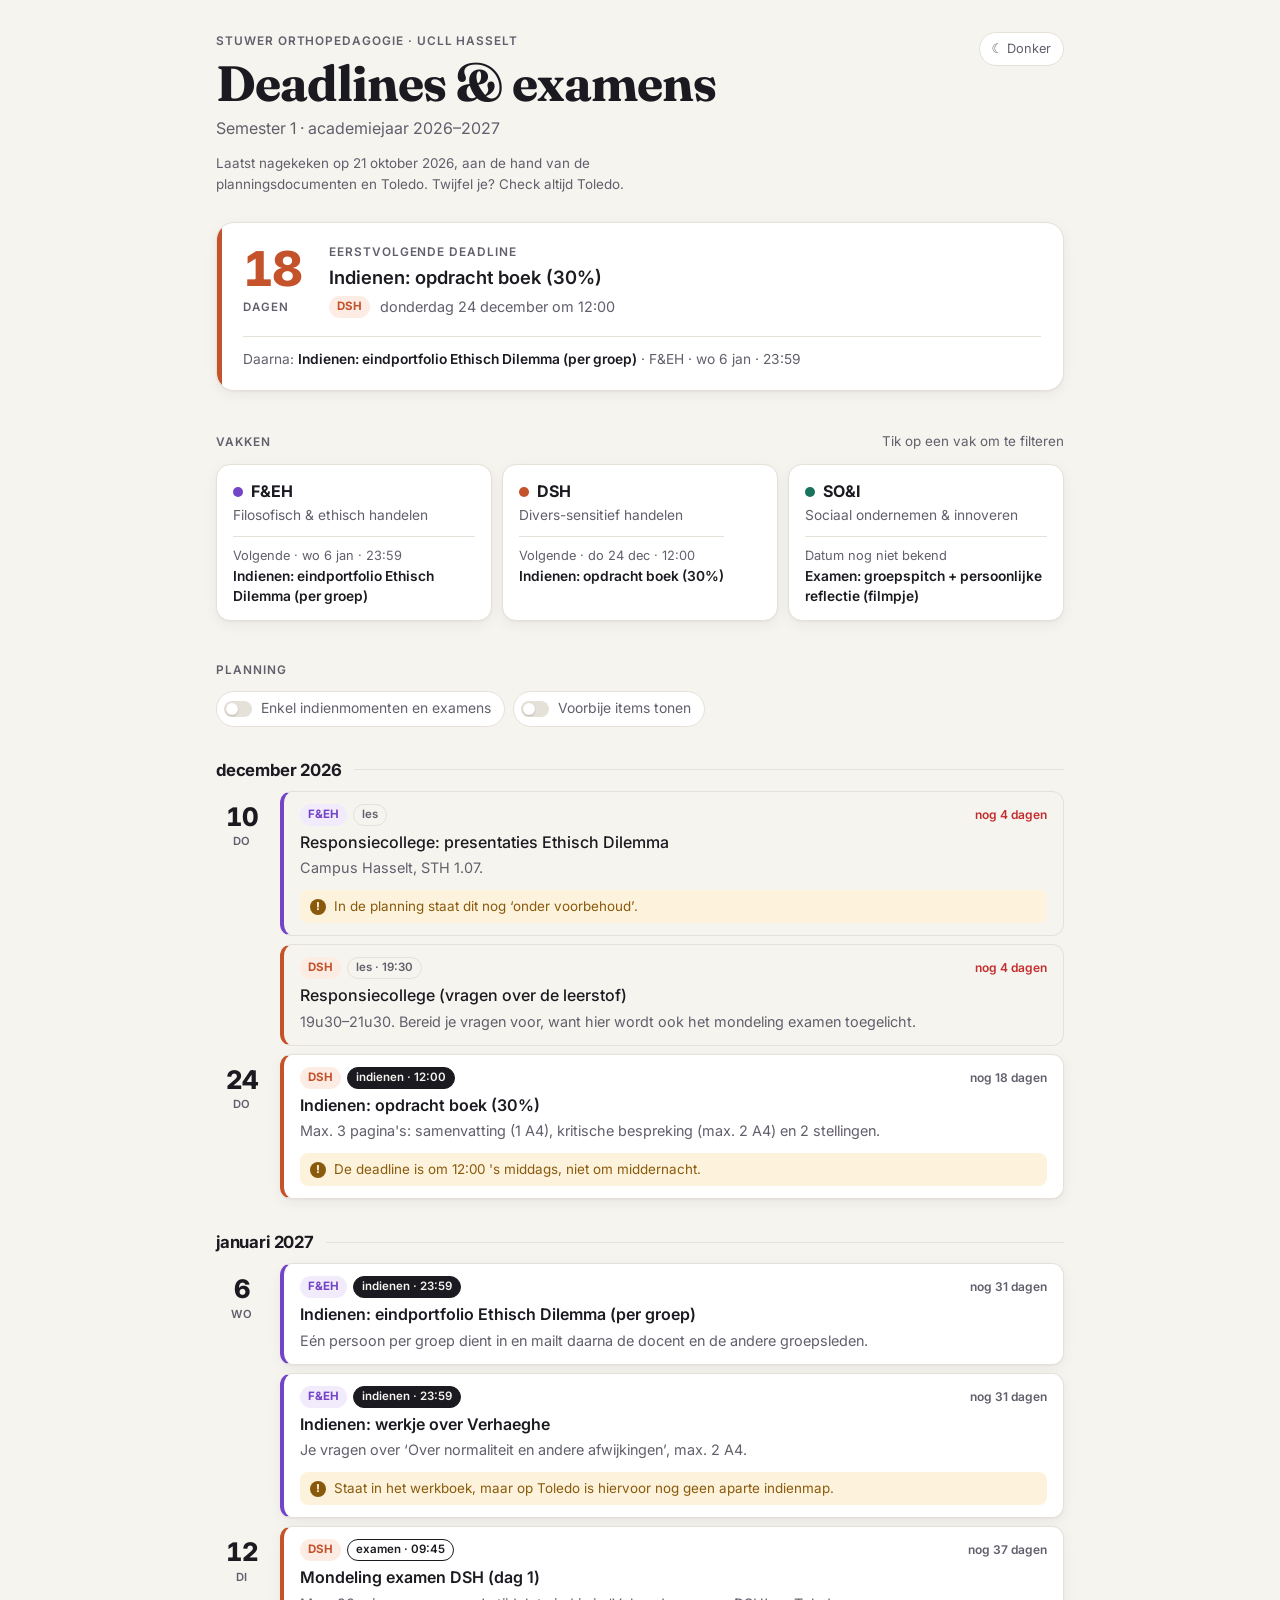
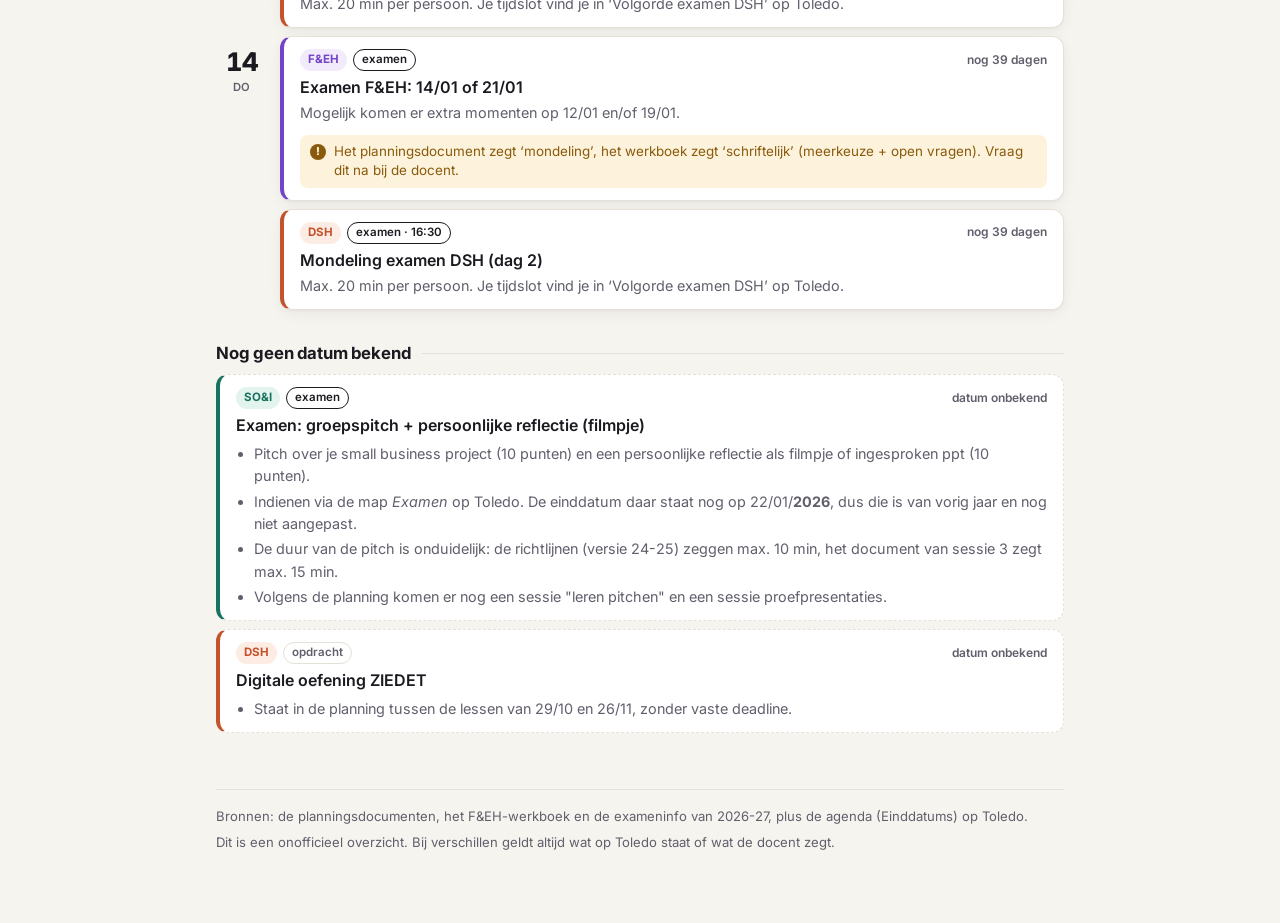
==== index.html @ b08ef7e0 "Add files via upload" ====
<!doctype html>
<html lang="nl">
<head>
<meta charset="utf-8">
<meta name="viewport" content="width=device-width, initial-scale=1">
<title>Deadlines STUWER Ortho 26-27</title>
<meta name="description" content="Overzicht van deadlines, lessen en examens voor F&amp;EH, DSH en SO&amp;I (STUWER Orthopedagogie, UCLL Hasselt, 2026-2027).">
<meta property="og:title" content="Deadlines &amp; examens · STUWER Ortho 26-27">
<meta property="og:description" content="Alle indienmomenten, lessen en examens voor F&amp;EH, DSH en SO&amp;I op één plek.">
<meta property="og:type" content="website">
<meta property="og:locale" content="nl_BE">
<meta name="theme-color" content="#f6f4ef" media="(prefers-color-scheme: light)">
<meta name="theme-color" content="#131217" media="(prefers-color-scheme: dark)">
<link rel="icon" href="data:image/svg+xml,%3Csvg xmlns='http://www.w3.org/2000/svg' viewBox='0 0 64 64'%3E%3Crect width='64' height='64' rx='14' fill='%231b1a20'/%3E%3Crect x='14' y='18' width='36' height='32' rx='5' fill='none' stroke='%23fff' stroke-width='4'/%3E%3Cpath d='M14 29h36M24 12v10M40 12v10' stroke='%23fff' stroke-width='4' stroke-linecap='round'/%3E%3C/svg%3E">
<script>try{var t=localStorage.getItem("theme");if(t==="dark"||t==="light")document.documentElement.setAttribute("data-theme",t)}catch(e){}</script>
<link rel="preconnect" href="https://fonts.googleapis.com">
<link rel="preconnect" href="https://fonts.gstatic.com" crossorigin>
<link href="https://fonts.googleapis.com/css2?family=Fraunces:opsz,wght@9..144,600;9..144,700&family=Inter:wght@400;500;600;700;800&display=swap" rel="stylesheet">
<style>
:root{
  --bg:#f6f4ef; --surface:#ffffff; --ink:#1b1a20; --muted:#625f6c; --line:#e5e1d8;
  --feh:#7444c8; --feh-bg:#f1ebfb;
  --dsh:#c4522a; --dsh-bg:#fcece4;
  --soi:#17735d; --soi-bg:#e3f3ee;
  --warn:#8a5a0c; --warn-bg:#fdf3dc;
  --urgent:#c42d2d;
  --shadow:0 1px 2px rgba(20,18,30,.04),0 4px 14px rgba(20,18,30,.05);
  color-scheme:light;
}
@media (prefers-color-scheme:dark){
  :root:not([data-theme="light"]){
    --bg:#131217; --surface:#1c1b22; --ink:#ecebf0; --muted:#a3a0ad; --line:#2d2b35;
    --feh:#b597f0; --feh-bg:#2a2340;
    --dsh:#f0916a; --dsh-bg:#3a2520;
    --soi:#5fcaa8; --soi-bg:#173229;
    --warn:#f0c46a; --warn-bg:#352c1b;
    --urgent:#ff7b7b;
    --shadow:none;
    color-scheme:dark;
  }
}
:root[data-theme="dark"]{
  --bg:#131217; --surface:#1c1b22; --ink:#ecebf0; --muted:#a3a0ad; --line:#2d2b35;
  --feh:#b597f0; --feh-bg:#2a2340;
  --dsh:#f0916a; --dsh-bg:#3a2520;
  --soi:#5fcaa8; --soi-bg:#173229;
  --warn:#f0c46a; --warn-bg:#352c1b;
  --urgent:#ff7b7b;
  --shadow:none;
  color-scheme:dark;
}
*{box-sizing:border-box}
body{margin:0;background:var(--bg);color:var(--ink);font:16px/1.55 Inter,system-ui,-apple-system,"Segoe UI",sans-serif;-webkit-font-smoothing:antialiased}
button{font:inherit;color:inherit}
:focus-visible{outline:2px solid var(--ink);outline-offset:2px}
.wrap{max-width:880px;margin:0 auto;padding:32px 16px 64px}
.eyebrow{font-size:.74rem;font-weight:600;letter-spacing:.08em;text-transform:uppercase;color:var(--muted)}

/* header */
.head{display:flex;justify-content:space-between;align-items:flex-start;gap:16px}
h1{font-family:Fraunces,Georgia,serif;font-weight:700;font-size:clamp(2.1rem,6vw,3.1rem);line-height:1.04;letter-spacing:-.02em;margin:8px 0 6px}
.sub{margin:0;color:var(--muted)}
.checked{margin:12px 0 0;font-size:.84rem;color:var(--muted);max-width:60ch}
.theme{flex:none;display:inline-flex;align-items:center;gap:6px;border:1px solid var(--line);background:var(--surface);color:var(--muted);font-size:.8rem;padding:6px 12px;border-radius:999px;cursor:pointer}
.theme:hover{color:var(--ink)}

/* eerstvolgende deadline */
.hero{margin:28px 0 0;display:grid;grid-template-columns:auto 1fr;gap:4px 22px;align-items:center;background:var(--surface);border:1px solid var(--line);border-radius:18px;padding:20px 22px 20px 26px;box-shadow:var(--shadow);position:relative;overflow:hidden}
.hero::before{content:"";position:absolute;inset:0 auto 0 0;width:5px;background:var(--c)}
.hero .num{font-size:3rem;font-weight:800;line-height:1;letter-spacing:-.045em;font-variant-numeric:tabular-nums;color:var(--c);min-width:64px}
.hero .num.word{font-size:1.9rem;letter-spacing:-.03em}
.hero .unit{font-size:.72rem;font-weight:600;text-transform:uppercase;letter-spacing:.08em;color:var(--muted);margin-top:6px}
.hero .ttl{font-size:1.15rem;font-weight:600;line-height:1.3;margin:4px 0 6px}
.hero .meta{display:flex;flex-wrap:wrap;align-items:center;gap:6px 10px;color:var(--muted);font-size:.9rem}
.hero .after{grid-column:1/-1;margin-top:14px;padding-top:12px;border-top:1px solid var(--line);font-size:.86rem;color:var(--muted)}
.hero .after b{color:var(--ink);font-weight:600}

/* sectiekoppen */
.sec{display:flex;align-items:baseline;justify-content:space-between;gap:12px;margin:40px 0 12px}
.sec h2{margin:0}
.link{background:none;border:0;padding:0;color:var(--muted);font-size:.85rem;text-decoration:underline;text-underline-offset:3px;cursor:pointer}
.link:hover{color:var(--ink)}
.hint{font-size:.84rem;color:var(--muted)}

/* vakken */
.courses{display:grid;grid-template-columns:repeat(3,1fr);gap:10px}
.course{display:flex;flex-direction:column;text-align:left;background:var(--surface);border:1px solid var(--line);border-radius:14px;padding:14px 16px;cursor:pointer;box-shadow:var(--shadow);transition:border-color .15s,opacity .15s,background-color .15s}
.course:hover{border-color:var(--c)}
.course[aria-pressed="true"]{border-color:var(--c);background:var(--cbg);box-shadow:inset 0 0 0 1px var(--c)}
.courses.filtered .course[aria-pressed="false"]{opacity:.55}
.course .abbr{display:flex;align-items:center;gap:8px;font-weight:700}
.course .name{font-size:.86rem;color:var(--muted);line-height:1.35;margin-top:2px}
.course .nx{margin-top:12px;padding-top:10px;border-top:1px solid var(--line);font-size:.8rem;color:var(--muted);line-height:1.4}
.course .nx b{display:block;color:var(--ink);font-weight:600;font-size:.86rem;margin-top:2px}
.dot{width:10px;height:10px;border-radius:50%;background:var(--c);flex:none}

/* schakelaars */
.switches{display:flex;flex-wrap:wrap;gap:8px}
.sw{display:inline-flex;align-items:center;gap:9px;border:1px solid var(--line);background:var(--surface);color:var(--muted);border-radius:999px;padding:6px 13px 6px 7px;font-size:.87rem;cursor:pointer}
.sw .knob{width:28px;height:16px;border-radius:999px;background:var(--line);position:relative;transition:background-color .15s;flex:none}
.sw .knob::after{content:"";position:absolute;top:2px;left:2px;width:12px;height:12px;border-radius:50%;background:var(--surface);box-shadow:0 1px 2px rgba(0,0,0,.2);transition:transform .15s}
.sw[aria-checked="true"]{color:var(--ink);border-color:var(--ink)}
.sw[aria-checked="true"] .knob{background:var(--ink)}
.sw[aria-checked="true"] .knob::after{transform:translateX(12px)}

/* tijdlijn */
.month{display:flex;align-items:center;gap:12px;margin:30px 0 6px;font-size:1.05rem;font-weight:700;letter-spacing:-.01em}
.month::first-letter{text-transform:uppercase}
.month::after{content:"";flex:1;height:1px;background:var(--line)}
.item{display:grid;grid-template-columns:52px 1fr;gap:12px;margin:8px 0}
.date{text-align:center;padding-top:13px}
.date .d{font-size:1.6rem;font-weight:800;letter-spacing:-.04em;line-height:1;font-variant-numeric:tabular-nums}
.date .w{font-size:.7rem;font-weight:600;text-transform:uppercase;letter-spacing:.06em;color:var(--muted);margin-top:4px}
.card{min-width:0;background:var(--surface);border:1px solid var(--line);border-left:4px solid var(--c);border-radius:12px;padding:12px 16px;box-shadow:var(--shadow)}
.item.k-les .card{background:transparent;box-shadow:none}
.item.k-les h3{font-weight:500}
.item.past{opacity:.5}
.top{display:flex;flex-wrap:wrap;align-items:center;gap:6px;margin-bottom:6px}
.tag{font-size:.72rem;font-weight:700;padding:2px 8px;border-radius:999px;background:var(--cbg);color:var(--c)}
.kind{font-size:.72rem;font-weight:600;padding:1px 8px;border-radius:999px;border:1px solid var(--line);color:var(--muted)}
.kind.deadline{background:var(--ink);border-color:var(--ink);color:var(--bg)}
.kind.examen{border-color:var(--ink);color:var(--ink)}
.count{margin-left:auto;font-size:.75rem;font-weight:600;color:var(--muted);white-space:nowrap}
.count.soon{color:var(--urgent)}
.card h3{margin:0;font-size:1rem;line-height:1.35;font-weight:600}
.card p{margin:4px 0 0;color:var(--muted);font-size:.9rem}
.card ul{margin:6px 0 0;padding-left:18px;color:var(--muted);font-size:.9rem}
.card li+li{margin-top:3px}
.card.tbd{border-style:dashed;border-left-style:solid;box-shadow:none;margin:8px 0}
.note{display:flex;gap:8px;margin-top:10px!important;background:var(--warn-bg);color:var(--warn)!important;padding:7px 10px;border-radius:8px;font-size:.84rem!important;line-height:1.45}
.note::before{content:"!";flex:none;display:grid;place-items:center;width:16px;height:16px;margin-top:2px;border-radius:50%;background:var(--warn);color:var(--warn-bg);font-size:.68rem;font-weight:800}
.today{display:flex;align-items:center;gap:10px;margin:22px 0 14px;color:var(--urgent);font-size:.74rem;font-weight:700;text-transform:uppercase;letter-spacing:.08em}
.today::after{content:"";flex:1;height:2px;border-radius:2px;background:var(--urgent)}
.empty{color:var(--muted);text-align:center;padding:28px 0}
.feh{--c:var(--feh);--cbg:var(--feh-bg)} .dsh{--c:var(--dsh);--cbg:var(--dsh-bg)} .soi{--c:var(--soi);--cbg:var(--soi-bg)}

footer{margin-top:56px;padding-top:16px;border-top:1px solid var(--line);font-size:.82rem;color:var(--muted)}
footer p{margin:0 0 6px}

@media (max-width:640px){
  .courses{grid-template-columns:1fr}
  .course .nx{margin-top:8px;padding-top:8px}
}
@media (max-width:520px){
  .wrap{padding-top:24px}
  .hero{gap:4px 16px;padding:16px 16px 16px 20px}
  .hero .num{font-size:2.4rem;min-width:0}
  .hero .num.word{font-size:1.5rem}
  .item{grid-template-columns:38px 1fr;gap:10px}
  .date .d{font-size:1.35rem}
  .card{padding:11px 13px}
}
@media print{
  .theme,.switches,.hint,.link{display:none!important}
  .hero,.course,.card{box-shadow:none}
  .item,.card{break-inside:avoid}
}
</style>
</head>
<body>
<div class="wrap">
  <header class="head">
    <div>
      <div class="eyebrow">STUWER Orthopedagogie · UCLL Hasselt</div>
      <h1>Deadlines &amp; examens</h1>
      <p class="sub">Semester 1 · academiejaar 2026–2027</p>
      <p class="checked">Laatst nagekeken op 21 oktober 2026, aan de hand van de planningsdocumenten en Toledo. Twijfel je? Check altijd Toledo.</p>
    </div>
    <button class="theme" id="theme" type="button" aria-label="Wissel tussen licht en donker thema"></button>
  </header>

  <section class="hero" id="next" aria-live="polite" hidden></section>

  <div class="sec">
    <h2 class="eyebrow">Vakken</h2>
    <span class="hint" id="hint">Tik op een vak om te filteren</span>
    <button class="link" id="reset" type="button" hidden>Toon alle vakken</button>
  </div>
  <div class="courses" id="courses" role="group" aria-label="Filter op vak"></div>

  <div class="sec">
    <h2 class="eyebrow">Planning</h2>
  </div>
  <div class="switches">
    <button class="sw" type="button" role="switch" aria-checked="false" data-s="only"><span class="knob"></span>Enkel indienmomenten en examens</button>
    <button class="sw" type="button" role="switch" aria-checked="false" data-s="past"><span class="knob"></span>Voorbije items tonen</button>
  </div>

  <main id="list"></main>

  <section id="tbd" hidden>
    <h2 class="month">Nog geen datum bekend</h2>
    <div id="tbd-list"></div>
  </section>

  <footer>
    <p>Bronnen: de planningsdocumenten, het F&amp;EH-werkboek en de exameninfo van 2026-27, plus de agenda (Einddatums) op Toledo.</p>
    <p>Dit is een onofficieel overzicht. Bij verschillen geldt altijd wat op Toledo staat of wat de docent zegt.</p>
  </footer>
</div>

<script>
const ITEMS = [
  {d:"2026-10-22T17:00", v:"feh", k:"les", t:"Les: werksessie Ethisch Dilemma, stap 1–3", noTime:true, p:"Campus Hasselt, STH 1.07. Lees vooraf het ‘stappenplan Ethisch Dilemma’ (Toledo, Leermateriaal)."},
  {d:"2026-10-29T17:10", v:"dsh", k:"les", t:"Les + feedbackmoment over je boekkeuze", p:"Campus Hasselt, A1.16, 17u10–20u30. Thema's: superdiversiteit, armoede, racisme/discriminatie."},
  {d:"2026-10-29T23:59", v:"dsh", k:"deadline", t:"Indienen: titel van je gekozen boek", p:"Opdracht ‘titel keuze van je boek’ op Toledo, tegen 23:59."},
  {d:"2026-11-11T23:59", v:"feh", k:"deadline", t:"Indienen: casus Ethisch Dilemma", p:"Opdracht ‘Casus Ethisch Dilemma’ op Toledo, tegen 23:59.", n:"Deze deadline staat alleen op Toledo en niet in het planningsdocument."},
  {d:"2026-11-12T17:00", v:"feh", k:"les", t:"Les: werksessie Ethisch Dilemma, stap 4–7", noTime:true, p:"Campus Hasselt, STH 1.07."},
  {d:"2026-11-26T18:30", v:"dsh", k:"les", t:"Les: maatschappelijke realiteit + implementatie van de concepten", p:"Campus Hasselt, A1.13, 18u30–21u30."},
  {d:"2026-12-10T17:00", v:"feh", k:"les", t:"Responsiecollege: presentaties Ethisch Dilemma", noTime:true, p:"Campus Hasselt, STH 1.07.", n:"In de planning staat dit nog ‘onder voorbehoud’."},
  {d:"2026-12-10T19:30", v:"dsh", k:"les", t:"Responsiecollege (vragen over de leerstof)", p:"19u30–21u30. Bereid je vragen voor, want hier wordt ook het mondeling examen toegelicht."},
  {d:"2026-12-24T12:00", v:"dsh", k:"deadline", t:"Indienen: opdracht boek (30%)", p:"Max. 3 pagina's: samenvatting (1 A4), kritische bespreking (max. 2 A4) en 2 stellingen.", n:"De deadline is om 12:00 's middags, niet om middernacht."},
  {d:"2027-01-06T23:59", v:"feh", k:"deadline", t:"Indienen: eindportfolio Ethisch Dilemma (per groep)", p:"Eén persoon per groep dient in en mailt daarna de docent en de andere groepsleden."},
  {d:"2027-01-06T23:59", v:"feh", k:"deadline", t:"Indienen: werkje over Verhaeghe", p:"Je vragen over ‘Over normaliteit en andere afwijkingen’, max. 2 A4.", n:"Staat in het werkboek, maar op Toledo is hiervoor nog geen aparte indienmap."},
  {d:"2027-01-12T09:45", v:"dsh", k:"examen", t:"Mondeling examen DSH (dag 1)", p:"Max. 20 min per persoon. Je tijdslot vind je in ‘Volgorde examen DSH’ op Toledo."},
  {d:"2027-01-14T16:30", v:"dsh", k:"examen", t:"Mondeling examen DSH (dag 2)", p:"Max. 20 min per persoon. Je tijdslot vind je in ‘Volgorde examen DSH’ op Toledo."},
  {d:"2027-01-14T09:00", v:"feh", k:"examen", t:"Examen F&EH: 14/01 of 21/01", p:"Mogelijk komen er extra momenten op 12/01 en/of 19/01.", n:"Het planningsdocument zegt ‘mondeling’, het werkboek zegt ‘schriftelijk’ (meerkeuze + open vragen). Vraag dit na bij de docent.", noTime:true},
];
// Items zonder datum. De bullets zijn bewust HTML (voor <em>/<strong>).
const UNDATED = [
  {v:"soi", k:"examen", t:"Examen: groepspitch + persoonlijke reflectie (filmpje)", li:[
    "Pitch over je small business project (10 punten) en een persoonlijke reflectie als filmpje of ingesproken ppt (10 punten).",
    "Indienen via de map <em>Examen</em> op Toledo. De einddatum daar staat nog op 22/01/<strong>2026</strong>, dus die is van vorig jaar en nog niet aangepast.",
    "De duur van de pitch is onduidelijk: de richtlijnen (versie 24-25) zeggen max. 10 min, het document van sessie 3 zegt max. 15 min.",
    "Volgens de planning komen er nog een sessie \"leren pitchen\" en een sessie proefpresentaties."]},
  {v:"dsh", k:"opdracht", t:"Digitale oefening ZIEDET", li:[
    "Staat in de planning tussen de lessen van 29/10 en 26/11, zonder vaste deadline."]},
];
const COURSES={
  feh:{abbr:"F&EH",name:"Filosofisch & ethisch handelen"},
  dsh:{abbr:"DSH",name:"Divers-sensitief handelen"},
  soi:{abbr:"SO&I",name:"Sociaal ondernemen & innoveren"},
};
const KIND={les:"les",deadline:"indienen",examen:"examen",opdracht:"opdracht"};
const state={course:"all",only:false,past:false};
const $=s=>document.querySelector(s);
const fmt=o=>new Intl.DateTimeFormat("nl-BE",o);
const fDay=fmt({weekday:"short"}), fMonth=fmt({month:"long",year:"numeric"}), fTime=fmt({hour:"2-digit",minute:"2-digit"});
const fShort=fmt({weekday:"short",day:"numeric",month:"short"}), fLong=fmt({weekday:"long",day:"numeric",month:"long"});
const ALL=ITEMS.map(i=>({...i,dt:new Date(i.d)})).sort((a,b)=>a.dt-b.dt);
const isDue=i=>i.k!=="les";
const inCourse=i=>state.course==="all"||i.v===state.course;
function daysUntil(dt){const a=new Date();a.setHours(0,0,0,0);const b=new Date(dt);b.setHours(0,0,0,0);return Math.round((b-a)/864e5);}
function countLabel(n){if(n<0)return "voorbij";if(n===0)return "vandaag";if(n===1)return "morgen";return "nog "+n+" dagen";}
function esc(s){return s.replace(/[&<>]/g,c=>({"&":"&amp;","<":"&lt;",">":"&gt;"}[c]));}
const when=i=>fShort.format(i.dt)+(i.noTime?"":" · "+fTime.format(i.dt));
const tag=v=>`<span class="tag">${esc(COURSES[v].abbr)}</span>`;

function renderHero(){
  const now=new Date(), up=ALL.filter(i=>isDue(i)&&i.dt>now), el=$("#next");
  if(!up.length){el.hidden=true;return;}
  const [a,b]=up, n=daysUntil(a.dt), word=n===0?"Vandaag":n===1?"Morgen":"";
  el.className="hero "+a.v; el.hidden=false;
  el.innerHTML=`<div><div class="num${word?" word":""}">${word||n}</div>${word?"":`<div class="unit">dagen</div>`}</div>
    <div><div class="eyebrow">${a.k==="examen"?"Eerstvolgend examen":"Eerstvolgende deadline"}</div>
      <div class="ttl">${esc(a.t)}</div>
      <div class="meta">${tag(a.v)}<span>${fLong.format(a.dt)}${a.noTime?"":" om "+fTime.format(a.dt)}</span></div></div>
    ${b?`<div class="after">Daarna: <b>${esc(b.t)}</b> · ${esc(COURSES[b.v].abbr)} · ${when(b)}</div>`:""}`;
}

function renderCourses(){
  const now=new Date();
  $("#courses").innerHTML=Object.entries(COURSES).map(([k,c])=>{
    const nx=ALL.find(i=>i.v===k&&isDue(i)&&i.dt>now), tbd=UNDATED.find(u=>u.v===k&&u.k==="examen");
    const info=nx?`Volgende · ${when(nx)}<b>${esc(nx.t)}</b>`:tbd?`Datum nog niet bekend<b>${esc(tbd.t)}</b>`:"Geen deadlines meer";
    return `<button type="button" class="course ${k}" data-c="${k}" aria-pressed="${state.course===k}">
      <span class="abbr"><i class="dot"></i>${esc(c.abbr)}</span><span class="name">${esc(c.name)}</span><span class="nx">${info}</span></button>`;
  }).join("");
  $("#courses").classList.toggle("filtered",state.course!=="all");
  $("#reset").hidden=state.course==="all"; $("#hint").hidden=state.course!=="all";
}

function renderList(){
  const now=new Date();
  const items=ALL.filter(inCourse).filter(i=>!state.only||isDue(i)).filter(i=>state.past||daysUntil(i.dt)>=0);
  const hasPast=items.some(i=>daysUntil(i.dt)<0), marker=`<div class="today" role="separator">Vandaag · ${fShort.format(now)}</div>`;
  let html="",month="",day="",marked=false;
  for(const i of items){
    const n=daysUntil(i.dt);
    if(hasPast&&!marked&&n>=0){html+=marker;marked=true;}
    const m=fMonth.format(i.dt);
    if(m!==month){html+=`<h2 class="month">${m}</h2>`;month=m;day="";}
    const key=i.dt.toDateString(), first=key!==day; day=key;
    html+=`<article class="item ${i.v} k-${i.k}${n<0?" past":""}">
      <div class="date">${first?`<div class="d">${i.dt.getDate()}</div><div class="w">${fDay.format(i.dt)}</div>`:""}</div>
      <div class="card">
        <div class="top">${tag(i.v)}<span class="kind ${i.k}">${KIND[i.k]}${i.noTime?"":" · "+fTime.format(i.dt)}</span><span class="count${n>=0&&n<=7?" soon":""}">${countLabel(n)}</span></div>
        <h3>${esc(i.t)}</h3><p>${esc(i.p)}</p>${i.n?`<p class="note">${esc(i.n)}</p>`:""}
      </div></article>`;
  }
  if(hasPast&&!marked)html+=marker;
  $("#list").innerHTML=html||`<p class="empty">Geen items met een datum in deze selectie.</p>`;

  const tbd=UNDATED.filter(inCourse).filter(u=>!state.only||isDue(u)&&u.k!=="opdracht");
  $("#tbd").hidden=!tbd.length;
  $("#tbd-list").innerHTML=tbd.map(u=>`<div class="card tbd ${u.v}">
    <div class="top">${tag(u.v)}<span class="kind ${u.k}">${KIND[u.k]}</span><span class="count">datum onbekend</span></div>
    <h3>${esc(u.t)}</h3><ul>${u.li.map(x=>`<li>${x}</li>`).join("")}</ul></div>`).join("");
}

function render(){renderHero();renderCourses();renderList();}

$("#courses").addEventListener("click",e=>{
  const b=e.target.closest(".course"); if(!b)return;
  state.course=state.course===b.dataset.c?"all":b.dataset.c; render();
});
$("#reset").addEventListener("click",()=>{state.course="all";render();});
document.querySelectorAll(".sw").forEach(b=>b.addEventListener("click",()=>{
  const k=b.dataset.s; state[k]=!state[k]; b.setAttribute("aria-checked",state[k]); renderList();
}));
document.addEventListener("visibilitychange",()=>{if(!document.hidden)render();});
render();

const root=document.documentElement, mq=matchMedia("(prefers-color-scheme: dark)");
const theme=()=>root.getAttribute("data-theme")||(mq.matches?"dark":"light");
function themeLabel(){$("#theme").textContent=theme()==="dark"?"☀︎ Licht":"☾ Donker";}
$("#theme").addEventListener("click",()=>{
  const t=theme()==="dark"?"light":"dark"; root.setAttribute("data-theme",t);
  try{localStorage.setItem("theme",t)}catch(e){} themeLabel();
});
if(mq.addEventListener)mq.addEventListener("change",themeLabel);
themeLabel();
</script>
</body>
</html>
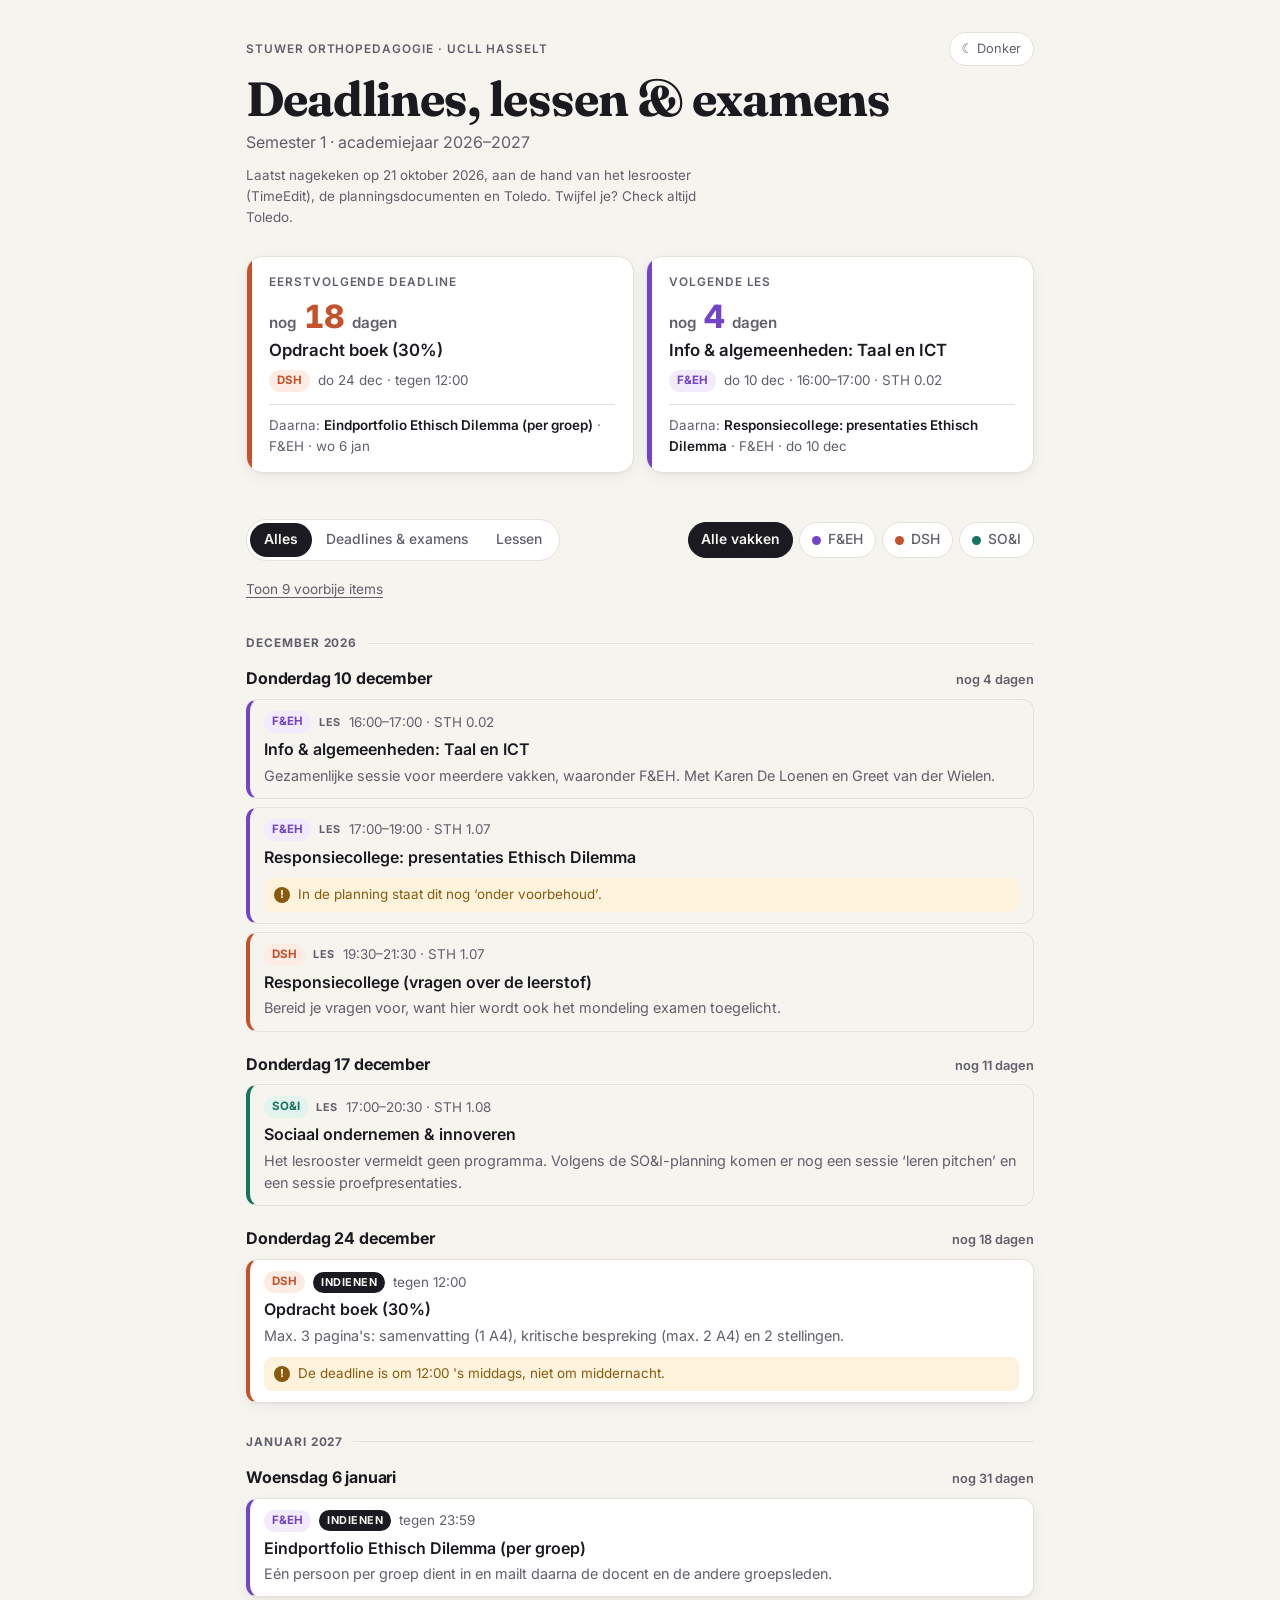
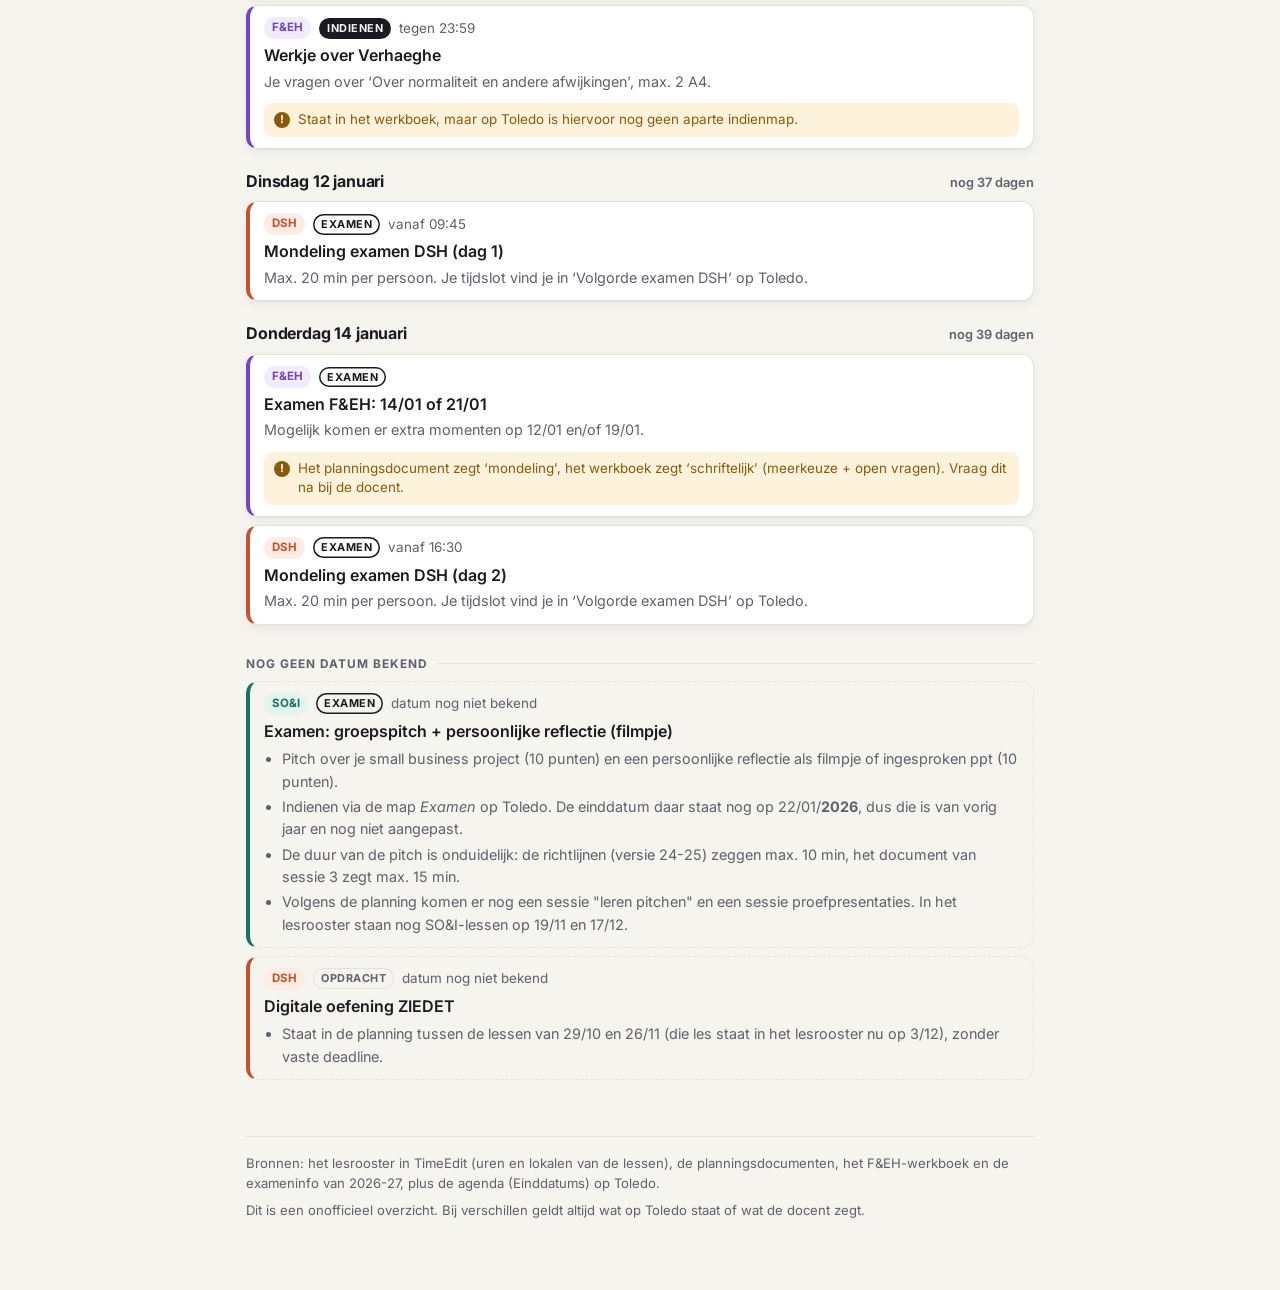
==== commit edec9493: "Lesdata synchroniseren met TimeEdit en layout overzichtelijker maken Lesdata: - Uren en lokalen van " ====
--- a/index.html
+++ b/index.html
@@ -53,83 +53,73 @@
 body{margin:0;background:var(--bg);color:var(--ink);font:16px/1.55 Inter,system-ui,-apple-system,"Segoe UI",sans-serif;-webkit-font-smoothing:antialiased}
 button{font:inherit;color:inherit}
 :focus-visible{outline:2px solid var(--ink);outline-offset:2px}
-.wrap{max-width:880px;margin:0 auto;padding:32px 16px 64px}
+.wrap{max-width:820px;margin:0 auto;padding:32px 16px 64px}
 .eyebrow{font-size:.74rem;font-weight:600;letter-spacing:.08em;text-transform:uppercase;color:var(--muted)}
 
 /* header */
-.head{display:flex;justify-content:space-between;align-items:flex-start;gap:16px}
-h1{font-family:Fraunces,Georgia,serif;font-weight:700;font-size:clamp(2.1rem,6vw,3.1rem);line-height:1.04;letter-spacing:-.02em;margin:8px 0 6px}
+.head{display:flex;justify-content:space-between;align-items:center;gap:16px}
+h1{font-family:Fraunces,Georgia,serif;font-weight:700;font-size:clamp(2rem,6vw,3rem);line-height:1.05;letter-spacing:-.02em;margin:8px 0 6px}
 .sub{margin:0;color:var(--muted)}
-.checked{margin:12px 0 0;font-size:.84rem;color:var(--muted);max-width:60ch}
+.checked{margin:10px 0 0;font-size:.84rem;color:var(--muted);max-width:62ch}
 .theme{flex:none;display:inline-flex;align-items:center;gap:6px;border:1px solid var(--line);background:var(--surface);color:var(--muted);font-size:.8rem;padding:6px 12px;border-radius:999px;cursor:pointer}
 .theme:hover{color:var(--ink)}
 
-/* eerstvolgende deadline */
-.hero{margin:28px 0 0;display:grid;grid-template-columns:auto 1fr;gap:4px 22px;align-items:center;background:var(--surface);border:1px solid var(--line);border-radius:18px;padding:20px 22px 20px 26px;box-shadow:var(--shadow);position:relative;overflow:hidden}
-.hero::before{content:"";position:absolute;inset:0 auto 0 0;width:5px;background:var(--c)}
-.hero .num{font-size:3rem;font-weight:800;line-height:1;letter-spacing:-.045em;font-variant-numeric:tabular-nums;color:var(--c);min-width:64px}
-.hero .num.word{font-size:1.9rem;letter-spacing:-.03em}
-.hero .unit{font-size:.72rem;font-weight:600;text-transform:uppercase;letter-spacing:.08em;color:var(--muted);margin-top:6px}
-.hero .ttl{font-size:1.15rem;font-weight:600;line-height:1.3;margin:4px 0 6px}
-.hero .meta{display:flex;flex-wrap:wrap;align-items:center;gap:6px 10px;color:var(--muted);font-size:.9rem}
-.hero .after{grid-column:1/-1;margin-top:14px;padding-top:12px;border-top:1px solid var(--line);font-size:.86rem;color:var(--muted)}
-.hero .after b{color:var(--ink);font-weight:600}
-
-/* sectiekoppen */
-.sec{display:flex;align-items:baseline;justify-content:space-between;gap:12px;margin:40px 0 12px}
-.sec h2{margin:0}
-.link{background:none;border:0;padding:0;color:var(--muted);font-size:.85rem;text-decoration:underline;text-underline-offset:3px;cursor:pointer}
-.link:hover{color:var(--ink)}
-.hint{font-size:.84rem;color:var(--muted)}
-
-/* vakken */
-.courses{display:grid;grid-template-columns:repeat(3,1fr);gap:10px}
-.course{display:flex;flex-direction:column;text-align:left;background:var(--surface);border:1px solid var(--line);border-radius:14px;padding:14px 16px;cursor:pointer;box-shadow:var(--shadow);transition:border-color .15s,opacity .15s,background-color .15s}
-.course:hover{border-color:var(--c)}
-.course[aria-pressed="true"]{border-color:var(--c);background:var(--cbg);box-shadow:inset 0 0 0 1px var(--c)}
-.courses.filtered .course[aria-pressed="false"]{opacity:.55}
-.course .abbr{display:flex;align-items:center;gap:8px;font-weight:700}
-.course .name{font-size:.86rem;color:var(--muted);line-height:1.35;margin-top:2px}
-.course .nx{margin-top:12px;padding-top:10px;border-top:1px solid var(--line);font-size:.8rem;color:var(--muted);line-height:1.4}
-.course .nx b{display:block;color:var(--ink);font-weight:600;font-size:.86rem;margin-top:2px}
-.dot{width:10px;height:10px;border-radius:50%;background:var(--c);flex:none}
-
-/* schakelaars */
-.switches{display:flex;flex-wrap:wrap;gap:8px}
-.sw{display:inline-flex;align-items:center;gap:9px;border:1px solid var(--line);background:var(--surface);color:var(--muted);border-radius:999px;padding:6px 13px 6px 7px;font-size:.87rem;cursor:pointer}
-.sw .knob{width:28px;height:16px;border-radius:999px;background:var(--line);position:relative;transition:background-color .15s;flex:none}
-.sw .knob::after{content:"";position:absolute;top:2px;left:2px;width:12px;height:12px;border-radius:50%;background:var(--surface);box-shadow:0 1px 2px rgba(0,0,0,.2);transition:transform .15s}
-.sw[aria-checked="true"]{color:var(--ink);border-color:var(--ink)}
-.sw[aria-checked="true"] .knob{background:var(--ink)}
-.sw[aria-checked="true"] .knob::after{transform:translateX(12px)}
-
-/* tijdlijn */
-.month{display:flex;align-items:center;gap:12px;margin:30px 0 6px;font-size:1.05rem;font-weight:700;letter-spacing:-.01em}
-.month::first-letter{text-transform:uppercase}
+/* eerstvolgende deadline + volgende les */
+.summary{display:grid;grid-template-columns:1fr 1fr;gap:12px;margin-top:28px}
+.sum{position:relative;overflow:hidden;display:flex;flex-direction:column;background:var(--surface);border:1px solid var(--line);border-radius:16px;padding:16px 18px 16px 22px;box-shadow:var(--shadow)}
+.sum::before{content:"";position:absolute;inset:0 auto 0 0;width:5px;background:var(--c,var(--line))}
+.sum .big{margin:8px 0 2px;font-size:2rem;font-weight:800;line-height:1.1;letter-spacing:-.035em;color:var(--c);font-variant-numeric:tabular-nums}
+.sum .big small{font-size:.95rem;font-weight:600;letter-spacing:0;color:var(--muted)}
+.sum .ttl{margin:4px 0 8px;font-size:1.05rem;font-weight:600;line-height:1.3}
+.sum .after{margin-top:auto;padding-top:10px;border-top:1px solid var(--line);font-size:.84rem;color:var(--muted)}
+.sum .meta{margin-bottom:12px}
+.sum .after b{color:var(--ink);font-weight:600}
+.sum .none{margin:8px 0 0;color:var(--muted)}
+.nw{white-space:nowrap}
+
+/* filters */
+.filters{display:flex;flex-wrap:wrap;align-items:center;justify-content:space-between;gap:10px 12px;margin:36px 0 0;padding:10px 0}
+.seg{display:inline-flex;padding:3px;border:1px solid var(--line);border-radius:999px;background:var(--surface)}
+.seg button{border:0;background:none;padding:6px 14px;border-radius:999px;font-size:.87rem;font-weight:500;color:var(--muted);white-space:nowrap;cursor:pointer}
+.seg button:hover{color:var(--ink)}
+.seg button[aria-pressed="true"]{background:var(--ink);color:var(--bg);font-weight:600}
+.chips{display:flex;flex-wrap:wrap;gap:6px}
+.chip{display:inline-flex;align-items:center;gap:7px;border:1px solid var(--line);background:var(--surface);color:var(--muted);border-radius:999px;padding:6px 12px;font-size:.87rem;font-weight:500;cursor:pointer}
+.chip:hover{color:var(--ink)}
+.chip[aria-pressed="true"]{border-color:var(--c);background:var(--cbg);color:var(--ink);font-weight:600}
+.chip.all[aria-pressed="true"]{border-color:var(--ink);background:var(--ink);color:var(--bg)}
+.dot{width:9px;height:9px;border-radius:50%;background:var(--c);flex:none}
+.pastbtn{display:block;margin:4px 0 0;padding:4px 0;background:none;border:0;color:var(--muted);font-size:.85rem;text-decoration:underline;text-underline-offset:3px;cursor:pointer}
+.pastbtn:hover{color:var(--ink)}
+
+/* planning */
+.month{display:flex;align-items:center;gap:10px;margin:30px 0 6px;font-size:.74rem;font-weight:700;letter-spacing:.08em;text-transform:uppercase;color:var(--muted)}
 .month::after{content:"";flex:1;height:1px;background:var(--line)}
-.item{display:grid;grid-template-columns:52px 1fr;gap:12px;margin:8px 0}
-.date{text-align:center;padding-top:13px}
-.date .d{font-size:1.6rem;font-weight:800;letter-spacing:-.04em;line-height:1;font-variant-numeric:tabular-nums}
-.date .w{font-size:.7rem;font-weight:600;text-transform:uppercase;letter-spacing:.06em;color:var(--muted);margin-top:4px}
-.card{min-width:0;background:var(--surface);border:1px solid var(--line);border-left:4px solid var(--c);border-radius:12px;padding:12px 16px;box-shadow:var(--shadow)}
-.item.k-les .card{background:transparent;box-shadow:none}
-.item.k-les h3{font-weight:500}
-.item.past{opacity:.5}
-.top{display:flex;flex-wrap:wrap;align-items:center;gap:6px;margin-bottom:6px}
+.day{margin:14px 0 20px}
+.day.past{opacity:.5}
+.dayhead{display:flex;justify-content:space-between;align-items:baseline;gap:12px;margin:0 0 8px;font-size:1rem;font-weight:700;letter-spacing:-.01em}
+.dayhead .dl{display:inline-block}
+.dayhead .dl::first-letter{text-transform:uppercase}
+.rel{font-size:.8rem;font-weight:600;letter-spacing:0;color:var(--muted);white-space:nowrap}
+.rel.soon{color:var(--urgent)}
+.ev{min-width:0;background:var(--surface);border:1px solid var(--line);border-left:4px solid var(--c);border-radius:12px;padding:11px 14px;box-shadow:var(--shadow)}
+.ev+.ev{margin-top:8px}
+.ev.k-les,.ev.tbd{background:transparent;box-shadow:none}
+.ev.tbd{border-style:dashed;border-left-style:solid;margin:8px 0}
+.ev h4{margin:6px 0 0;font-size:1rem;line-height:1.35;font-weight:600}
+.ev p{margin:4px 0 0;color:var(--muted);font-size:.9rem}
+.ev ul{margin:6px 0 0;padding-left:18px;color:var(--muted);font-size:.9rem}
+.ev li+li{margin-top:3px}
+.meta{display:flex;flex-wrap:wrap;align-items:center;gap:4px 8px;font-size:.84rem;color:var(--muted)}
 .tag{font-size:.72rem;font-weight:700;padding:2px 8px;border-radius:999px;background:var(--cbg);color:var(--c)}
-.kind{font-size:.72rem;font-weight:600;padding:1px 8px;border-radius:999px;border:1px solid var(--line);color:var(--muted)}
-.kind.deadline{background:var(--ink);border-color:var(--ink);color:var(--bg)}
-.kind.examen{border-color:var(--ink);color:var(--ink)}
-.count{margin-left:auto;font-size:.75rem;font-weight:600;color:var(--muted);white-space:nowrap}
-.count.soon{color:var(--urgent)}
-.card h3{margin:0;font-size:1rem;line-height:1.35;font-weight:600}
-.card p{margin:4px 0 0;color:var(--muted);font-size:.9rem}
-.card ul{margin:6px 0 0;padding-left:18px;color:var(--muted);font-size:.9rem}
-.card li+li{margin-top:3px}
-.card.tbd{border-style:dashed;border-left-style:solid;box-shadow:none;margin:8px 0}
+.kind{font-size:.68rem;font-weight:700;letter-spacing:.05em;text-transform:uppercase;padding:2px 8px;border-radius:999px;color:var(--muted)}
+.kind.les{padding:2px 0}
+.kind.deadline{background:var(--ink);color:var(--bg)}
+.kind.examen{box-shadow:inset 0 0 0 1.5px var(--ink);color:var(--ink)}
+.kind.opdracht{box-shadow:inset 0 0 0 1px var(--line)}
 .note{display:flex;gap:8px;margin-top:10px!important;background:var(--warn-bg);color:var(--warn)!important;padding:7px 10px;border-radius:8px;font-size:.84rem!important;line-height:1.45}
 .note::before{content:"!";flex:none;display:grid;place-items:center;width:16px;height:16px;margin-top:2px;border-radius:50%;background:var(--warn);color:var(--warn-bg);font-size:.68rem;font-weight:800}
-.today{display:flex;align-items:center;gap:10px;margin:22px 0 14px;color:var(--urgent);font-size:.74rem;font-weight:700;text-transform:uppercase;letter-spacing:.08em}
+.today{display:flex;align-items:center;gap:10px;margin:24px 0 8px;color:var(--urgent);font-size:.74rem;font-weight:700;text-transform:uppercase;letter-spacing:.08em}
 .today::after{content:"";flex:1;height:2px;border-radius:2px;background:var(--urgent)}
 .empty{color:var(--muted);text-align:center;padding:28px 0}
 .feh{--c:var(--feh);--cbg:var(--feh-bg)} .dsh{--c:var(--dsh);--cbg:var(--dsh-bg)} .soi{--c:var(--soi);--cbg:var(--soi-bg)}
@@ -137,55 +127,54 @@
 footer{margin-top:56px;padding-top:16px;border-top:1px solid var(--line);font-size:.82rem;color:var(--muted)}
 footer p{margin:0 0 6px}
 
+@media (min-width:700px){
+  .filters{position:sticky;top:0;z-index:5;background:var(--bg)}
+}
 @media (max-width:640px){
-  .courses{grid-template-columns:1fr}
-  .course .nx{margin-top:8px;padding-top:8px}
-}
-@media (max-width:520px){
   .wrap{padding-top:24px}
-  .hero{gap:4px 16px;padding:16px 16px 16px 20px}
-  .hero .num{font-size:2.4rem;min-width:0}
-  .hero .num.word{font-size:1.5rem}
-  .item{grid-template-columns:38px 1fr;gap:10px}
-  .date .d{font-size:1.35rem}
-  .card{padding:11px 13px}
+  .summary{grid-template-columns:1fr;margin-top:22px}
+  .sum{padding:14px 16px 14px 20px}
+  .sum .big{font-size:1.7rem;margin-top:6px}
+  .seg{display:flex;width:100%}
+  .seg button{flex:1;padding:6px 8px}
+}
+@media (max-width:380px){
+  .xl{display:none}
 }
 @media print{
-  .theme,.switches,.hint,.link{display:none!important}
-  .hero,.course,.card{box-shadow:none}
-  .item,.card{break-inside:avoid}
+  .theme,.filters,.pastbtn{display:none!important}
+  .sum,.ev{box-shadow:none}
+  .day,.ev{break-inside:avoid}
 }
 </style>
 </head>
 <body>
 <div class="wrap">
-  <header class="head">
-    <div>
+  <header>
+    <div class="head">
       <div class="eyebrow">STUWER Orthopedagogie · UCLL Hasselt</div>
-      <h1>Deadlines &amp; examens</h1>
-      <p class="sub">Semester 1 · academiejaar 2026–2027</p>
-      <p class="checked">Laatst nagekeken op 21 oktober 2026, aan de hand van de planningsdocumenten en Toledo. Twijfel je? Check altijd Toledo.</p>
+      <button class="theme" id="theme" type="button" aria-label="Wissel tussen licht en donker thema"></button>
     </div>
-    <button class="theme" id="theme" type="button" aria-label="Wissel tussen licht en donker thema"></button>
+    <h1>Deadlines, lessen &amp; examens</h1>
+    <p class="sub">Semester 1 · academiejaar 2026–2027</p>
+    <p class="checked">Laatst nagekeken op 21 oktober 2026, aan de hand van het lesrooster (TimeEdit), de planningsdocumenten en Toledo. Twijfel je? Check altijd Toledo.</p>
   </header>
 
-  <section class="hero" id="next" aria-live="polite" hidden></section>
-
-  <div class="sec">
-    <h2 class="eyebrow">Vakken</h2>
-    <span class="hint" id="hint">Tik op een vak om te filteren</span>
-    <button class="link" id="reset" type="button" hidden>Toon alle vakken</button>
+  <div class="summary">
+    <section class="sum" id="next-due" aria-live="polite"></section>
+    <section class="sum" id="next-les" aria-live="polite"></section>
   </div>
-  <div class="courses" id="courses" role="group" aria-label="Filter op vak"></div>
-
-  <div class="sec">
-    <h2 class="eyebrow">Planning</h2>
-  </div>
-  <div class="switches">
-    <button class="sw" type="button" role="switch" aria-checked="false" data-s="only"><span class="knob"></span>Enkel indienmomenten en examens</button>
-    <button class="sw" type="button" role="switch" aria-checked="false" data-s="past"><span class="knob"></span>Voorbije items tonen</button>
-  </div>
-
+
+  <nav class="filters" aria-label="Filters">
+    <div class="seg" role="group" aria-label="Wat wil je zien?">
+      <button type="button" data-show="all" aria-pressed="true">Alles</button>
+      <button type="button" data-show="due" aria-pressed="false">Deadlines<span class="xl"> &amp; examens</span></button>
+      <button type="button" data-show="les" aria-pressed="false">Lessen</button>
+    </div>
+    <div class="chips" id="chips" role="group" aria-label="Filter op vak"></div>
+  </nav>
+
+  <button class="pastbtn" id="past" type="button" hidden></button>
   <main id="list"></main>
 
   <section id="tbd" hidden>
@@ -194,27 +183,34 @@
   </section>
 
   <footer>
-    <p>Bronnen: de planningsdocumenten, het F&amp;EH-werkboek en de exameninfo van 2026-27, plus de agenda (Einddatums) op Toledo.</p>
+    <p>Bronnen: het lesrooster in TimeEdit (uren en lokalen van de lessen), de planningsdocumenten, het F&amp;EH-werkboek en de exameninfo van 2026-27, plus de agenda (Einddatums) op Toledo.</p>
     <p>Dit is een onofficieel overzicht. Bij verschillen geldt altijd wat op Toledo staat of wat de docent zegt.</p>
   </footer>
 </div>
 
 <script>
+// d = start, e = einduur (lessen), r = lokaal, p = uitleg, n = opgelet-melding.
+const SOI_TBC="Het lesrooster vermeldt geen programma. Volgens de SO&I-planning komen er nog een sessie ‘leren pitchen’ en een sessie proefpresentaties.";
 const ITEMS = [
-  {d:"2026-10-22T17:00", v:"feh", k:"les", t:"Les: werksessie Ethisch Dilemma, stap 1–3", noTime:true, p:"Campus Hasselt, STH 1.07. Lees vooraf het ‘stappenplan Ethisch Dilemma’ (Toledo, Leermateriaal)."},
-  {d:"2026-10-29T17:10", v:"dsh", k:"les", t:"Les + feedbackmoment over je boekkeuze", p:"Campus Hasselt, A1.16, 17u10–20u30. Thema's: superdiversiteit, armoede, racisme/discriminatie."},
-  {d:"2026-10-29T23:59", v:"dsh", k:"deadline", t:"Indienen: titel van je gekozen boek", p:"Opdracht ‘titel keuze van je boek’ op Toledo, tegen 23:59."},
-  {d:"2026-11-11T23:59", v:"feh", k:"deadline", t:"Indienen: casus Ethisch Dilemma", p:"Opdracht ‘Casus Ethisch Dilemma’ op Toledo, tegen 23:59.", n:"Deze deadline staat alleen op Toledo en niet in het planningsdocument."},
-  {d:"2026-11-12T17:00", v:"feh", k:"les", t:"Les: werksessie Ethisch Dilemma, stap 4–7", noTime:true, p:"Campus Hasselt, STH 1.07."},
-  {d:"2026-11-26T18:30", v:"dsh", k:"les", t:"Les: maatschappelijke realiteit + implementatie van de concepten", p:"Campus Hasselt, A1.13, 18u30–21u30."},
-  {d:"2026-12-10T17:00", v:"feh", k:"les", t:"Responsiecollege: presentaties Ethisch Dilemma", noTime:true, p:"Campus Hasselt, STH 1.07.", n:"In de planning staat dit nog ‘onder voorbehoud’."},
-  {d:"2026-12-10T19:30", v:"dsh", k:"les", t:"Responsiecollege (vragen over de leerstof)", p:"19u30–21u30. Bereid je vragen voor, want hier wordt ook het mondeling examen toegelicht."},
-  {d:"2026-12-24T12:00", v:"dsh", k:"deadline", t:"Indienen: opdracht boek (30%)", p:"Max. 3 pagina's: samenvatting (1 A4), kritische bespreking (max. 2 A4) en 2 stellingen.", n:"De deadline is om 12:00 's middags, niet om middernacht."},
-  {d:"2027-01-06T23:59", v:"feh", k:"deadline", t:"Indienen: eindportfolio Ethisch Dilemma (per groep)", p:"Eén persoon per groep dient in en mailt daarna de docent en de andere groepsleden."},
-  {d:"2027-01-06T23:59", v:"feh", k:"deadline", t:"Indienen: werkje over Verhaeghe", p:"Je vragen over ‘Over normaliteit en andere afwijkingen’, max. 2 A4.", n:"Staat in het werkboek, maar op Toledo is hiervoor nog geen aparte indienmap."},
+  {d:"2026-10-08T17:00", e:"21:30", v:"feh", k:"les", t:"Filosofisch & ethisch handelen", r:"STH 1.07"},
+  {d:"2026-10-15T16:00", e:"19:00", v:"soi", k:"les", t:"Sociaal ondernemen & innoveren", r:"STH 0.07"},
+  {d:"2026-10-22T17:00", e:"20:30", v:"feh", k:"les", t:"Werksessie Ethisch Dilemma, stap 1–3", r:"STH 1.07", p:"Lees vooraf het ‘stappenplan Ethisch Dilemma’ (Toledo, Leermateriaal)."},
+  {d:"2026-10-29T17:00", e:"20:30", v:"dsh", k:"les", t:"Les + feedbackmoment over je boekkeuze", r:"STH 1.07", p:"Thema's: superdiversiteit, armoede, racisme/discriminatie.", n:"Het planningsdocument zegt lokaal A1.16 en start om 17u10. Het lesrooster zegt STH 1.07 vanaf 17:00."},
+  {d:"2026-10-29T23:59", v:"dsh", k:"deadline", t:"Titel van je gekozen boek", p:"Opdracht ‘titel keuze van je boek’ op Toledo."},
+  {d:"2026-11-11T23:59", v:"feh", k:"deadline", t:"Casus Ethisch Dilemma", p:"Opdracht ‘Casus Ethisch Dilemma’ op Toledo.", n:"Deze deadline staat alleen op Toledo en niet in het planningsdocument."},
+  {d:"2026-11-12T17:00", e:"21:30", v:"feh", k:"les", t:"Werksessie Ethisch Dilemma, stap 4–7", r:"STH 1.07"},
+  {d:"2026-11-19T17:00", e:"20:30", v:"soi", k:"les", t:"Sociaal ondernemen & innoveren", r:"STH 1.07", p:SOI_TBC},
+  {d:"2026-12-03T17:00", e:"20:00", v:"dsh", k:"les", t:"Maatschappelijke realiteit + implementatie van de concepten", r:"STH 1.07", n:"Nog te bevestigen. Volgens de planning was deze les op 26/11 (18u30–21u30, A1.13), maar in het lesrooster staat 26/11 niet meer en staat de DSH-les op 3/12."},
+  {d:"2026-12-10T16:00", e:"17:00", v:"feh", k:"les", t:"Info & algemeenheden: Taal en ICT", r:"STH 0.02", p:"Gezamenlijke sessie voor meerdere vakken, waaronder F&EH. Met Karen De Loenen en Greet van der Wielen."},
+  {d:"2026-12-10T17:00", e:"19:00", v:"feh", k:"les", t:"Responsiecollege: presentaties Ethisch Dilemma", r:"STH 1.07", n:"In de planning staat dit nog ‘onder voorbehoud’."},
+  {d:"2026-12-10T19:30", e:"21:30", v:"dsh", k:"les", t:"Responsiecollege (vragen over de leerstof)", r:"STH 1.07", p:"Bereid je vragen voor, want hier wordt ook het mondeling examen toegelicht."},
+  {d:"2026-12-17T17:00", e:"20:30", v:"soi", k:"les", t:"Sociaal ondernemen & innoveren", r:"STH 1.08", p:SOI_TBC},
+  {d:"2026-12-24T12:00", v:"dsh", k:"deadline", t:"Opdracht boek (30%)", p:"Max. 3 pagina's: samenvatting (1 A4), kritische bespreking (max. 2 A4) en 2 stellingen.", n:"De deadline is om 12:00 's middags, niet om middernacht."},
+  {d:"2027-01-06T23:59", v:"feh", k:"deadline", t:"Eindportfolio Ethisch Dilemma (per groep)", p:"Eén persoon per groep dient in en mailt daarna de docent en de andere groepsleden."},
+  {d:"2027-01-06T23:59", v:"feh", k:"deadline", t:"Werkje over Verhaeghe", p:"Je vragen over ‘Over normaliteit en andere afwijkingen’, max. 2 A4.", n:"Staat in het werkboek, maar op Toledo is hiervoor nog geen aparte indienmap."},
   {d:"2027-01-12T09:45", v:"dsh", k:"examen", t:"Mondeling examen DSH (dag 1)", p:"Max. 20 min per persoon. Je tijdslot vind je in ‘Volgorde examen DSH’ op Toledo."},
+  {d:"2027-01-14T09:00", v:"feh", k:"examen", t:"Examen F&EH: 14/01 of 21/01", noTime:true, p:"Mogelijk komen er extra momenten op 12/01 en/of 19/01.", n:"Het planningsdocument zegt ‘mondeling’, het werkboek zegt ‘schriftelijk’ (meerkeuze + open vragen). Vraag dit na bij de docent."},
   {d:"2027-01-14T16:30", v:"dsh", k:"examen", t:"Mondeling examen DSH (dag 2)", p:"Max. 20 min per persoon. Je tijdslot vind je in ‘Volgorde examen DSH’ op Toledo."},
-  {d:"2027-01-14T09:00", v:"feh", k:"examen", t:"Examen F&EH: 14/01 of 21/01", p:"Mogelijk komen er extra momenten op 12/01 en/of 19/01.", n:"Het planningsdocument zegt ‘mondeling’, het werkboek zegt ‘schriftelijk’ (meerkeuze + open vragen). Vraag dit na bij de docent.", noTime:true},
 ];
 // Items zonder datum. De bullets zijn bewust HTML (voor <em>/<strong>).
 const UNDATED = [
@@ -222,9 +218,9 @@
     "Pitch over je small business project (10 punten) en een persoonlijke reflectie als filmpje of ingesproken ppt (10 punten).",
     "Indienen via de map <em>Examen</em> op Toledo. De einddatum daar staat nog op 22/01/<strong>2026</strong>, dus die is van vorig jaar en nog niet aangepast.",
     "De duur van de pitch is onduidelijk: de richtlijnen (versie 24-25) zeggen max. 10 min, het document van sessie 3 zegt max. 15 min.",
-    "Volgens de planning komen er nog een sessie \"leren pitchen\" en een sessie proefpresentaties."]},
+    "Volgens de planning komen er nog een sessie \"leren pitchen\" en een sessie proefpresentaties. In het lesrooster staan nog SO&amp;I-lessen op 19/11 en 17/12."]},
   {v:"dsh", k:"opdracht", t:"Digitale oefening ZIEDET", li:[
-    "Staat in de planning tussen de lessen van 29/10 en 26/11, zonder vaste deadline."]},
+    "Staat in de planning tussen de lessen van 29/10 en 26/11 (die les staat in het lesrooster nu op 3/12), zonder vaste deadline."]},
 ];
 const COURSES={
   feh:{abbr:"F&EH",name:"Filosofisch & ethisch handelen"},
@@ -232,82 +228,110 @@
   soi:{abbr:"SO&I",name:"Sociaal ondernemen & innoveren"},
 };
 const KIND={les:"les",deadline:"indienen",examen:"examen",opdracht:"opdracht"};
-const state={course:"all",only:false,past:false};
+const state={course:"all",show:"all",past:false};
 const $=s=>document.querySelector(s);
 const fmt=o=>new Intl.DateTimeFormat("nl-BE",o);
-const fDay=fmt({weekday:"short"}), fMonth=fmt({month:"long",year:"numeric"}), fTime=fmt({hour:"2-digit",minute:"2-digit"});
+const fTime=fmt({hour:"2-digit",minute:"2-digit"}), fMonth=fmt({month:"long",year:"numeric"});
 const fShort=fmt({weekday:"short",day:"numeric",month:"short"}), fLong=fmt({weekday:"long",day:"numeric",month:"long"});
-const ALL=ITEMS.map(i=>({...i,dt:new Date(i.d)})).sort((a,b)=>a.dt-b.dt);
-const isDue=i=>i.k!=="les";
+const ALL=ITEMS.map(i=>{
+  const dt=new Date(i.d), end=new Date(dt);
+  if(i.e){const [h,m]=i.e.split(":");end.setHours(+h,+m,0,0);}
+  return {...i,dt,end};
+}).sort((a,b)=>a.dt-b.dt);
+const isDue=i=>i.k==="deadline"||i.k==="examen";
 const inCourse=i=>state.course==="all"||i.v===state.course;
+const inShow=i=>state.show==="all"||(state.show==="les")===(i.k==="les");
 function daysUntil(dt){const a=new Date();a.setHours(0,0,0,0);const b=new Date(dt);b.setHours(0,0,0,0);return Math.round((b-a)/864e5);}
 function countLabel(n){if(n<0)return "voorbij";if(n===0)return "vandaag";if(n===1)return "morgen";return "nog "+n+" dagen";}
 function esc(s){return s.replace(/[&<>]/g,c=>({"&":"&amp;","<":"&lt;",">":"&gt;"}[c]));}
-const when=i=>fShort.format(i.dt)+(i.noTime?"":" · "+fTime.format(i.dt));
+function timeLabel(i){
+  if(i.noTime)return "";
+  const s=fTime.format(i.dt);
+  if(i.e)return s+"–"+i.e;
+  return i.k==="deadline"?"tegen "+s:i.k==="examen"?"vanaf "+s:s;
+}
 const tag=v=>`<span class="tag">${esc(COURSES[v].abbr)}</span>`;
-
-function renderHero(){
-  const now=new Date(), up=ALL.filter(i=>isDue(i)&&i.dt>now), el=$("#next");
-  if(!up.length){el.hidden=true;return;}
-  const [a,b]=up, n=daysUntil(a.dt), word=n===0?"Vandaag":n===1?"Morgen":"";
-  el.className="hero "+a.v; el.hidden=false;
-  el.innerHTML=`<div><div class="num${word?" word":""}">${word||n}</div>${word?"":`<div class="unit">dagen</div>`}</div>
-    <div><div class="eyebrow">${a.k==="examen"?"Eerstvolgend examen":"Eerstvolgende deadline"}</div>
-      <div class="ttl">${esc(a.t)}</div>
-      <div class="meta">${tag(a.v)}<span>${fLong.format(a.dt)}${a.noTime?"":" om "+fTime.format(a.dt)}</span></div></div>
-    ${b?`<div class="after">Daarna: <b>${esc(b.t)}</b> · ${esc(COURSES[b.v].abbr)} · ${when(b)}</div>`:""}`;
-}
-
-function renderCourses(){
+const kind=k=>`<span class="kind ${k}">${KIND[k]}</span>`;
+const details=(...xs)=>xs.filter(Boolean).map(esc).join(" · ");
+
+function renderSum(el,label,list,none){
+  const [a,b]=list;
+  if(!a){el.className="sum";el.innerHTML=`<div class="eyebrow">${label}</div><p class="none">${none}</p>`;return;}
+  const n=daysUntil(a.dt), now=new Date();
+  const big=n===0?(a.k==="les"&&a.dt<=now?"Nu bezig":"Vandaag"):n===1?"Morgen":`<small>nog</small> ${n} <small>dagen</small>`;
+  el.className="sum "+a.v;
+  el.innerHTML=`<div class="eyebrow">${typeof label==="function"?label(a):label}</div>
+    <div class="big">${big}</div>
+    <div class="ttl">${esc(a.t)}</div>
+    <div class="meta">${tag(a.v)}<span>${details(fShort.format(a.dt),timeLabel(a),a.r)}</span></div>
+    ${b?`<div class="after">Daarna: <b>${esc(b.t)}</b> · ${esc(COURSES[b.v].abbr)} · <span class="nw">${fShort.format(b.dt)}</span></div>`:""}`;
+}
+
+function renderSummary(){
   const now=new Date();
-  $("#courses").innerHTML=Object.entries(COURSES).map(([k,c])=>{
-    const nx=ALL.find(i=>i.v===k&&isDue(i)&&i.dt>now), tbd=UNDATED.find(u=>u.v===k&&u.k==="examen");
-    const info=nx?`Volgende · ${when(nx)}<b>${esc(nx.t)}</b>`:tbd?`Datum nog niet bekend<b>${esc(tbd.t)}</b>`:"Geen deadlines meer";
-    return `<button type="button" class="course ${k}" data-c="${k}" aria-pressed="${state.course===k}">
-      <span class="abbr"><i class="dot"></i>${esc(c.abbr)}</span><span class="name">${esc(c.name)}</span><span class="nx">${info}</span></button>`;
-  }).join("");
-  $("#courses").classList.toggle("filtered",state.course!=="all");
-  $("#reset").hidden=state.course==="all"; $("#hint").hidden=state.course!=="all";
-}
+  renderSum($("#next-due"),a=>a.k==="examen"?"Eerstvolgend examen":"Eerstvolgende deadline",ALL.filter(i=>isDue(i)&&i.dt>now),"Geen deadlines of examens meer.");
+  renderSum($("#next-les"),"Volgende les",ALL.filter(i=>i.k==="les"&&i.end>now),"Geen lessen meer dit semester.");
+}
+
+function renderFilters(){
+  document.querySelectorAll(".seg button").forEach(b=>b.setAttribute("aria-pressed",b.dataset.show===state.show));
+  $("#chips").innerHTML=[["all","Alle vakken"],...Object.entries(COURSES).map(([k,c])=>[k,c.abbr,c.name])].map(([k,label,name])=>
+    `<button type="button" class="chip ${k}" data-c="${k}" aria-pressed="${state.course===k}"${name?` title="${esc(name)}"`:""}>${k==="all"?"":`<i class="dot"></i>`}${esc(label)}</button>`
+  ).join("");
+}
+
+const card=i=>`<article class="ev ${i.v} k-${i.k}">
+  <div class="meta">${tag(i.v)}${kind(i.k)}<span>${details(timeLabel(i),i.r)}</span></div>
+  <h4>${esc(i.t)}</h4>${i.p?`<p>${esc(i.p)}</p>`:""}${i.n?`<p class="note">${esc(i.n)}</p>`:""}
+</article>`;
 
 function renderList(){
-  const now=new Date();
-  const items=ALL.filter(inCourse).filter(i=>!state.only||isDue(i)).filter(i=>state.past||daysUntil(i.dt)>=0);
-  const hasPast=items.some(i=>daysUntil(i.dt)<0), marker=`<div class="today" role="separator">Vandaag · ${fShort.format(now)}</div>`;
-  let html="",month="",day="",marked=false;
+  const sel=ALL.filter(inCourse).filter(inShow);
+  const nPast=sel.filter(i=>daysUntil(i.dt)<0).length;
+  const items=state.past?sel:sel.filter(i=>daysUntil(i.dt)>=0);
+  const btn=$("#past");
+  btn.hidden=!nPast;
+  btn.textContent=state.past?"Verberg voorbije items":`Toon ${nPast} voorbij${nPast===1?" item":"e items"}`;
+
+  const days=[];
   for(const i of items){
-    const n=daysUntil(i.dt);
-    if(hasPast&&!marked&&n>=0){html+=marker;marked=true;}
-    const m=fMonth.format(i.dt);
-    if(m!==month){html+=`<h2 class="month">${m}</h2>`;month=m;day="";}
-    const key=i.dt.toDateString(), first=key!==day; day=key;
-    html+=`<article class="item ${i.v} k-${i.k}${n<0?" past":""}">
-      <div class="date">${first?`<div class="d">${i.dt.getDate()}</div><div class="w">${fDay.format(i.dt)}</div>`:""}</div>
-      <div class="card">
-        <div class="top">${tag(i.v)}<span class="kind ${i.k}">${KIND[i.k]}${i.noTime?"":" · "+fTime.format(i.dt)}</span><span class="count${n>=0&&n<=7?" soon":""}">${countLabel(n)}</span></div>
-        <h3>${esc(i.t)}</h3><p>${esc(i.p)}</p>${i.n?`<p class="note">${esc(i.n)}</p>`:""}
-      </div></article>`;
+    const last=days[days.length-1];
+    if(last&&last.key===i.dt.toDateString())last.items.push(i);
+    else days.push({key:i.dt.toDateString(),dt:i.dt,items:[i]});
   }
-  if(hasPast&&!marked)html+=marker;
-  $("#list").innerHTML=html||`<p class="empty">Geen items met een datum in deze selectie.</p>`;
-
-  const tbd=UNDATED.filter(inCourse).filter(u=>!state.only||isDue(u)&&u.k!=="opdracht");
+  const marker=`<div class="today" role="separator">Vandaag · ${fShort.format(new Date())}</div>`;
+  let html="",month="",marked=false;
+  for(const d of days){
+    const n=daysUntil(d.dt);
+    if(state.past&&nPast&&!marked&&n>=0){html+=marker;marked=true;}
+    const m=fMonth.format(d.dt);
+    if(m!==month){html+=`<h2 class="month">${m}</h2>`;month=m;}
+    const soon=n>=0&&n<=7&&d.items.some(isDue);
+    html+=`<section class="day${n<0?" past":""}">
+      <h3 class="dayhead"><span class="dl">${fLong.format(d.dt)}</span><span class="rel${soon?" soon":""}">${countLabel(n)}</span></h3>
+      ${d.items.map(card).join("")}</section>`;
+  }
+  if(state.past&&nPast&&!marked)html+=marker;
+  $("#list").innerHTML=html||`<p class="empty">Niets gepland in deze selectie.</p>`;
+
+  const tbd=state.show==="les"?[]:UNDATED.filter(inCourse);
   $("#tbd").hidden=!tbd.length;
-  $("#tbd-list").innerHTML=tbd.map(u=>`<div class="card tbd ${u.v}">
-    <div class="top">${tag(u.v)}<span class="kind ${u.k}">${KIND[u.k]}</span><span class="count">datum onbekend</span></div>
-    <h3>${esc(u.t)}</h3><ul>${u.li.map(x=>`<li>${x}</li>`).join("")}</ul></div>`).join("");
-}
-
-function render(){renderHero();renderCourses();renderList();}
-
-$("#courses").addEventListener("click",e=>{
-  const b=e.target.closest(".course"); if(!b)return;
-  state.course=state.course===b.dataset.c?"all":b.dataset.c; render();
+  $("#tbd-list").innerHTML=tbd.map(u=>`<article class="ev tbd ${u.v}">
+    <div class="meta">${tag(u.v)}${kind(u.k)}<span>datum nog niet bekend</span></div>
+    <h4>${esc(u.t)}</h4><ul>${u.li.map(x=>`<li>${x}</li>`).join("")}</ul></article>`).join("");
+}
+
+function render(){renderSummary();renderFilters();renderList();}
+
+document.querySelector(".seg").addEventListener("click",e=>{
+  const b=e.target.closest("button"); if(!b)return;
+  state.show=b.dataset.show; renderFilters(); renderList();
 });
-$("#reset").addEventListener("click",()=>{state.course="all";render();});
-document.querySelectorAll(".sw").forEach(b=>b.addEventListener("click",()=>{
-  const k=b.dataset.s; state[k]=!state[k]; b.setAttribute("aria-checked",state[k]); renderList();
-}));
+$("#chips").addEventListener("click",e=>{
+  const b=e.target.closest(".chip"); if(!b)return;
+  state.course=b.dataset.c; renderFilters(); renderList();
+});
+$("#past").addEventListener("click",()=>{state.past=!state.past;renderList();});
 document.addEventListener("visibilitychange",()=>{if(!document.hidden)render();});
 render();
 
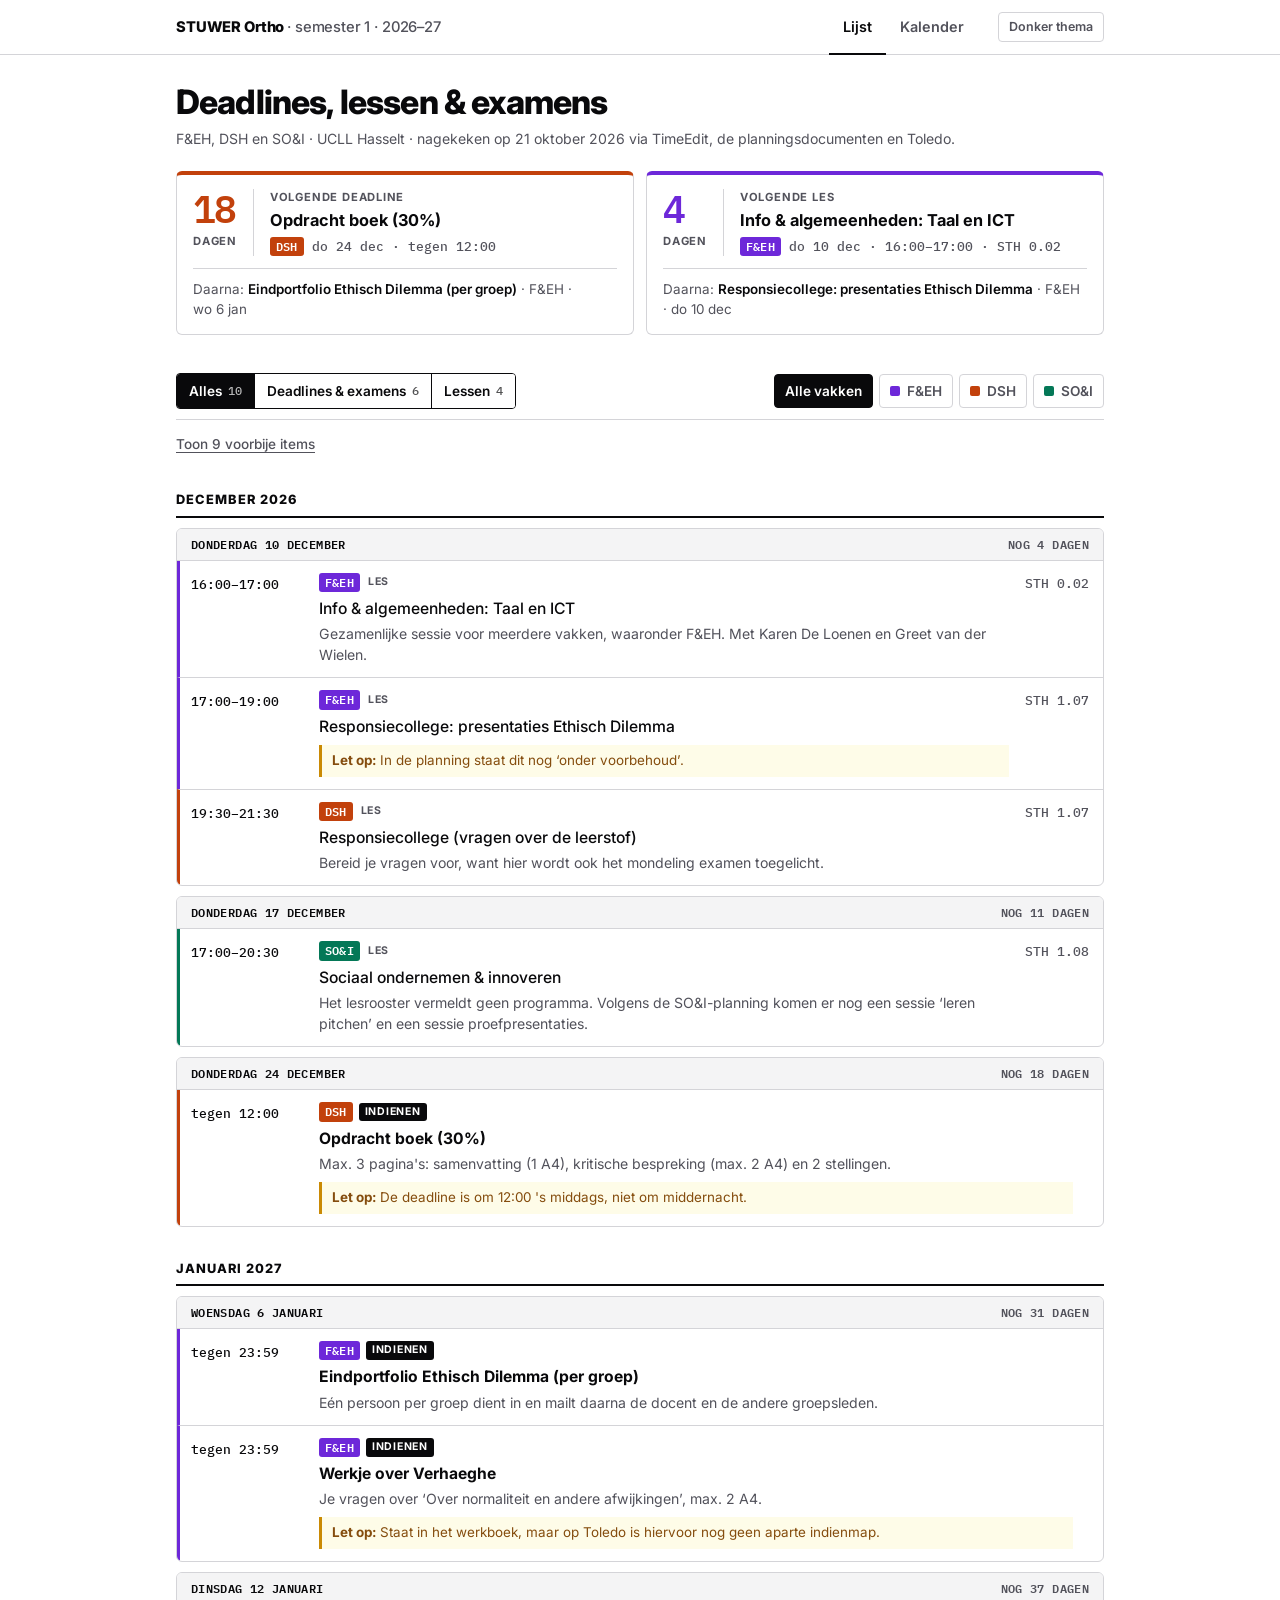
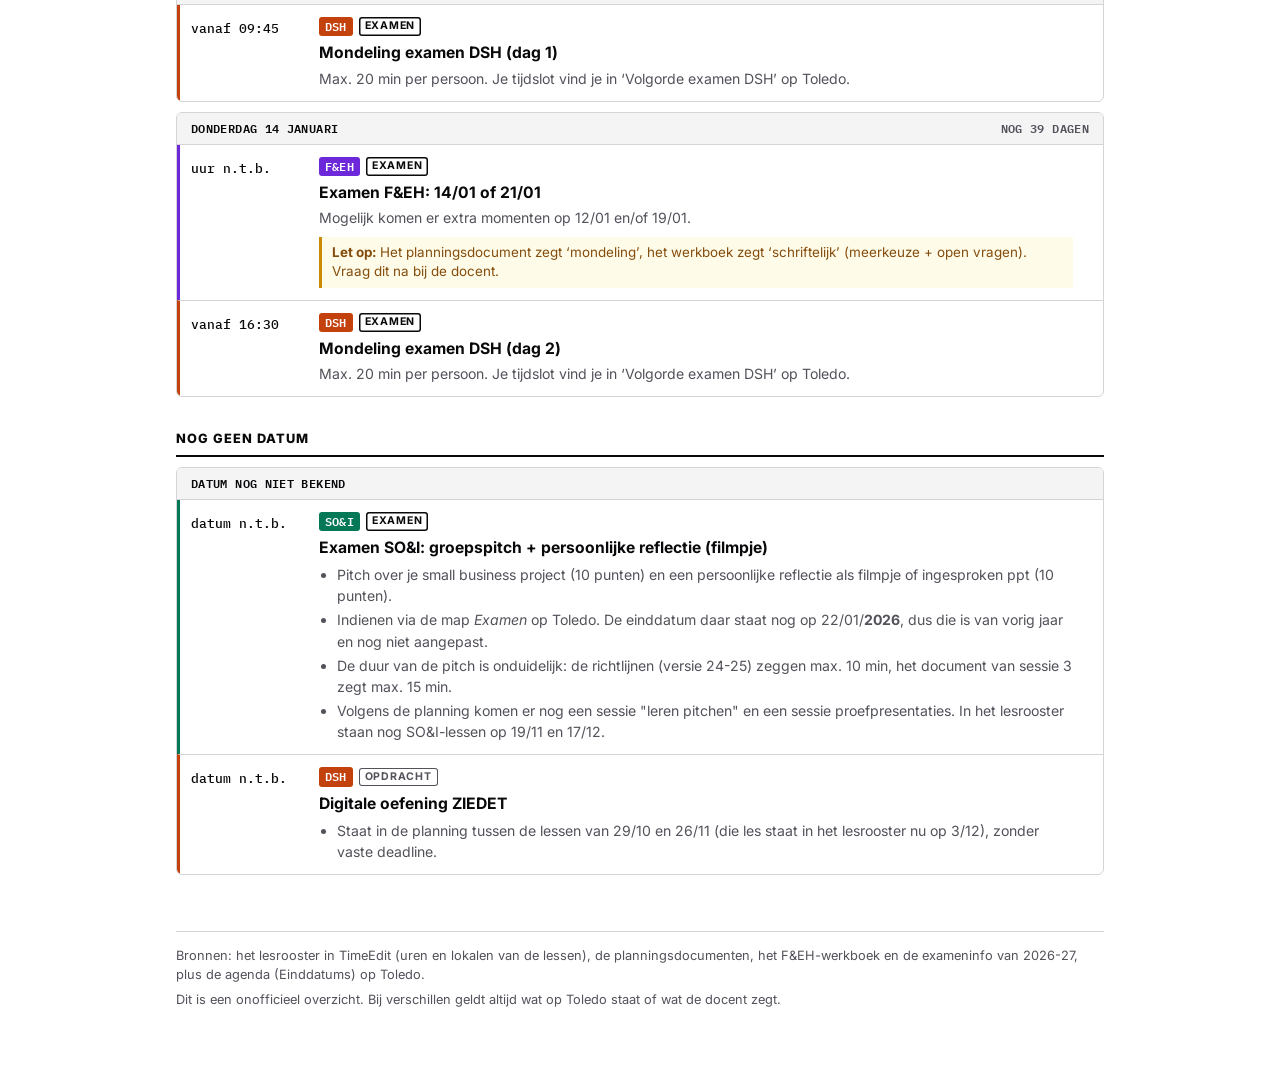
==== commit acdc7c65: "Strakker design met meer contrast en een maandkalender Design: - Wit/zwart met harde randen, effen v" ====
--- a/index.html
+++ b/index.html
@@ -9,156 +9,32 @@
 <meta property="og:description" content="Alle indienmomenten, lessen en examens voor F&amp;EH, DSH en SO&amp;I op één plek.">
 <meta property="og:type" content="website">
 <meta property="og:locale" content="nl_BE">
-<meta name="theme-color" content="#f6f4ef" media="(prefers-color-scheme: light)">
-<meta name="theme-color" content="#131217" media="(prefers-color-scheme: dark)">
+<meta name="theme-color" content="#ffffff" media="(prefers-color-scheme: light)">
+<meta name="theme-color" content="#09090b" media="(prefers-color-scheme: dark)">
 <link rel="icon" href="data:image/svg+xml,%3Csvg xmlns='http://www.w3.org/2000/svg' viewBox='0 0 64 64'%3E%3Crect width='64' height='64' rx='14' fill='%231b1a20'/%3E%3Crect x='14' y='18' width='36' height='32' rx='5' fill='none' stroke='%23fff' stroke-width='4'/%3E%3Cpath d='M14 29h36M24 12v10M40 12v10' stroke='%23fff' stroke-width='4' stroke-linecap='round'/%3E%3C/svg%3E">
 <script>try{var t=localStorage.getItem("theme");if(t==="dark"||t==="light")document.documentElement.setAttribute("data-theme",t)}catch(e){}</script>
 <link rel="preconnect" href="https://fonts.googleapis.com">
 <link rel="preconnect" href="https://fonts.gstatic.com" crossorigin>
-<link href="https://fonts.googleapis.com/css2?family=Fraunces:opsz,wght@9..144,600;9..144,700&family=Inter:wght@400;500;600;700;800&display=swap" rel="stylesheet">
-<style>
-:root{
-  --bg:#f6f4ef; --surface:#ffffff; --ink:#1b1a20; --muted:#625f6c; --line:#e5e1d8;
-  --feh:#7444c8; --feh-bg:#f1ebfb;
-  --dsh:#c4522a; --dsh-bg:#fcece4;
-  --soi:#17735d; --soi-bg:#e3f3ee;
-  --warn:#8a5a0c; --warn-bg:#fdf3dc;
-  --urgent:#c42d2d;
-  --shadow:0 1px 2px rgba(20,18,30,.04),0 4px 14px rgba(20,18,30,.05);
-  color-scheme:light;
-}
-@media (prefers-color-scheme:dark){
-  :root:not([data-theme="light"]){
-    --bg:#131217; --surface:#1c1b22; --ink:#ecebf0; --muted:#a3a0ad; --line:#2d2b35;
-    --feh:#b597f0; --feh-bg:#2a2340;
-    --dsh:#f0916a; --dsh-bg:#3a2520;
-    --soi:#5fcaa8; --soi-bg:#173229;
-    --warn:#f0c46a; --warn-bg:#352c1b;
-    --urgent:#ff7b7b;
-    --shadow:none;
-    color-scheme:dark;
-  }
-}
-:root[data-theme="dark"]{
-  --bg:#131217; --surface:#1c1b22; --ink:#ecebf0; --muted:#a3a0ad; --line:#2d2b35;
-  --feh:#b597f0; --feh-bg:#2a2340;
-  --dsh:#f0916a; --dsh-bg:#3a2520;
-  --soi:#5fcaa8; --soi-bg:#173229;
-  --warn:#f0c46a; --warn-bg:#352c1b;
-  --urgent:#ff7b7b;
-  --shadow:none;
-  color-scheme:dark;
-}
-*{box-sizing:border-box}
-body{margin:0;background:var(--bg);color:var(--ink);font:16px/1.55 Inter,system-ui,-apple-system,"Segoe UI",sans-serif;-webkit-font-smoothing:antialiased}
-button{font:inherit;color:inherit}
-:focus-visible{outline:2px solid var(--ink);outline-offset:2px}
-.wrap{max-width:820px;margin:0 auto;padding:32px 16px 64px}
-.eyebrow{font-size:.74rem;font-weight:600;letter-spacing:.08em;text-transform:uppercase;color:var(--muted)}
-
-/* header */
-.head{display:flex;justify-content:space-between;align-items:center;gap:16px}
-h1{font-family:Fraunces,Georgia,serif;font-weight:700;font-size:clamp(2rem,6vw,3rem);line-height:1.05;letter-spacing:-.02em;margin:8px 0 6px}
-.sub{margin:0;color:var(--muted)}
-.checked{margin:10px 0 0;font-size:.84rem;color:var(--muted);max-width:62ch}
-.theme{flex:none;display:inline-flex;align-items:center;gap:6px;border:1px solid var(--line);background:var(--surface);color:var(--muted);font-size:.8rem;padding:6px 12px;border-radius:999px;cursor:pointer}
-.theme:hover{color:var(--ink)}
-
-/* eerstvolgende deadline + volgende les */
-.summary{display:grid;grid-template-columns:1fr 1fr;gap:12px;margin-top:28px}
-.sum{position:relative;overflow:hidden;display:flex;flex-direction:column;background:var(--surface);border:1px solid var(--line);border-radius:16px;padding:16px 18px 16px 22px;box-shadow:var(--shadow)}
-.sum::before{content:"";position:absolute;inset:0 auto 0 0;width:5px;background:var(--c,var(--line))}
-.sum .big{margin:8px 0 2px;font-size:2rem;font-weight:800;line-height:1.1;letter-spacing:-.035em;color:var(--c);font-variant-numeric:tabular-nums}
-.sum .big small{font-size:.95rem;font-weight:600;letter-spacing:0;color:var(--muted)}
-.sum .ttl{margin:4px 0 8px;font-size:1.05rem;font-weight:600;line-height:1.3}
-.sum .after{margin-top:auto;padding-top:10px;border-top:1px solid var(--line);font-size:.84rem;color:var(--muted)}
-.sum .meta{margin-bottom:12px}
-.sum .after b{color:var(--ink);font-weight:600}
-.sum .none{margin:8px 0 0;color:var(--muted)}
-.nw{white-space:nowrap}
-
-/* filters */
-.filters{display:flex;flex-wrap:wrap;align-items:center;justify-content:space-between;gap:10px 12px;margin:36px 0 0;padding:10px 0}
-.seg{display:inline-flex;padding:3px;border:1px solid var(--line);border-radius:999px;background:var(--surface)}
-.seg button{border:0;background:none;padding:6px 14px;border-radius:999px;font-size:.87rem;font-weight:500;color:var(--muted);white-space:nowrap;cursor:pointer}
-.seg button:hover{color:var(--ink)}
-.seg button[aria-pressed="true"]{background:var(--ink);color:var(--bg);font-weight:600}
-.chips{display:flex;flex-wrap:wrap;gap:6px}
-.chip{display:inline-flex;align-items:center;gap:7px;border:1px solid var(--line);background:var(--surface);color:var(--muted);border-radius:999px;padding:6px 12px;font-size:.87rem;font-weight:500;cursor:pointer}
-.chip:hover{color:var(--ink)}
-.chip[aria-pressed="true"]{border-color:var(--c);background:var(--cbg);color:var(--ink);font-weight:600}
-.chip.all[aria-pressed="true"]{border-color:var(--ink);background:var(--ink);color:var(--bg)}
-.dot{width:9px;height:9px;border-radius:50%;background:var(--c);flex:none}
-.pastbtn{display:block;margin:4px 0 0;padding:4px 0;background:none;border:0;color:var(--muted);font-size:.85rem;text-decoration:underline;text-underline-offset:3px;cursor:pointer}
-.pastbtn:hover{color:var(--ink)}
-
-/* planning */
-.month{display:flex;align-items:center;gap:10px;margin:30px 0 6px;font-size:.74rem;font-weight:700;letter-spacing:.08em;text-transform:uppercase;color:var(--muted)}
-.month::after{content:"";flex:1;height:1px;background:var(--line)}
-.day{margin:14px 0 20px}
-.day.past{opacity:.5}
-.dayhead{display:flex;justify-content:space-between;align-items:baseline;gap:12px;margin:0 0 8px;font-size:1rem;font-weight:700;letter-spacing:-.01em}
-.dayhead .dl{display:inline-block}
-.dayhead .dl::first-letter{text-transform:uppercase}
-.rel{font-size:.8rem;font-weight:600;letter-spacing:0;color:var(--muted);white-space:nowrap}
-.rel.soon{color:var(--urgent)}
-.ev{min-width:0;background:var(--surface);border:1px solid var(--line);border-left:4px solid var(--c);border-radius:12px;padding:11px 14px;box-shadow:var(--shadow)}
-.ev+.ev{margin-top:8px}
-.ev.k-les,.ev.tbd{background:transparent;box-shadow:none}
-.ev.tbd{border-style:dashed;border-left-style:solid;margin:8px 0}
-.ev h4{margin:6px 0 0;font-size:1rem;line-height:1.35;font-weight:600}
-.ev p{margin:4px 0 0;color:var(--muted);font-size:.9rem}
-.ev ul{margin:6px 0 0;padding-left:18px;color:var(--muted);font-size:.9rem}
-.ev li+li{margin-top:3px}
-.meta{display:flex;flex-wrap:wrap;align-items:center;gap:4px 8px;font-size:.84rem;color:var(--muted)}
-.tag{font-size:.72rem;font-weight:700;padding:2px 8px;border-radius:999px;background:var(--cbg);color:var(--c)}
-.kind{font-size:.68rem;font-weight:700;letter-spacing:.05em;text-transform:uppercase;padding:2px 8px;border-radius:999px;color:var(--muted)}
-.kind.les{padding:2px 0}
-.kind.deadline{background:var(--ink);color:var(--bg)}
-.kind.examen{box-shadow:inset 0 0 0 1.5px var(--ink);color:var(--ink)}
-.kind.opdracht{box-shadow:inset 0 0 0 1px var(--line)}
-.note{display:flex;gap:8px;margin-top:10px!important;background:var(--warn-bg);color:var(--warn)!important;padding:7px 10px;border-radius:8px;font-size:.84rem!important;line-height:1.45}
-.note::before{content:"!";flex:none;display:grid;place-items:center;width:16px;height:16px;margin-top:2px;border-radius:50%;background:var(--warn);color:var(--warn-bg);font-size:.68rem;font-weight:800}
-.today{display:flex;align-items:center;gap:10px;margin:24px 0 8px;color:var(--urgent);font-size:.74rem;font-weight:700;text-transform:uppercase;letter-spacing:.08em}
-.today::after{content:"";flex:1;height:2px;border-radius:2px;background:var(--urgent)}
-.empty{color:var(--muted);text-align:center;padding:28px 0}
-.feh{--c:var(--feh);--cbg:var(--feh-bg)} .dsh{--c:var(--dsh);--cbg:var(--dsh-bg)} .soi{--c:var(--soi);--cbg:var(--soi-bg)}
-
-footer{margin-top:56px;padding-top:16px;border-top:1px solid var(--line);font-size:.82rem;color:var(--muted)}
-footer p{margin:0 0 6px}
-
-@media (min-width:700px){
-  .filters{position:sticky;top:0;z-index:5;background:var(--bg)}
-}
-@media (max-width:640px){
-  .wrap{padding-top:24px}
-  .summary{grid-template-columns:1fr;margin-top:22px}
-  .sum{padding:14px 16px 14px 20px}
-  .sum .big{font-size:1.7rem;margin-top:6px}
-  .seg{display:flex;width:100%}
-  .seg button{flex:1;padding:6px 8px}
-}
-@media (max-width:380px){
-  .xl{display:none}
-}
-@media print{
-  .theme,.filters,.pastbtn{display:none!important}
-  .sum,.ev{box-shadow:none}
-  .day,.ev{break-inside:avoid}
-}
-</style>
+<link href="https://fonts.googleapis.com/css2?family=IBM+Plex+Mono:wght@500;600&family=Inter:wght@400;500;600;700;800&display=swap" rel="stylesheet">
+<link rel="stylesheet" href="style.css">
 </head>
 <body>
-<div class="wrap">
-  <header>
-    <div class="head">
-      <div class="eyebrow">STUWER Orthopedagogie · UCLL Hasselt</div>
-      <button class="theme" id="theme" type="button" aria-label="Wissel tussen licht en donker thema"></button>
-    </div>
+<header class="topbar">
+  <div class="wrap">
+    <a class="brand" href="./">STUWER Ortho <span>· semester 1 · 2026–27</span></a>
+    <nav class="tabs" aria-label="Weergave">
+      <a href="./" aria-current="page">Lijst</a>
+      <a href="kalender.html">Kalender</a>
+    </nav>
+    <button class="theme" id="theme" type="button" aria-label="Wissel tussen licht en donker thema"></button>
+  </div>
+</header>
+
+<div class="wrap page">
+  <div class="pagehead">
     <h1>Deadlines, lessen &amp; examens</h1>
-    <p class="sub">Semester 1 · academiejaar 2026–2027</p>
-    <p class="checked">Laatst nagekeken op 21 oktober 2026, aan de hand van het lesrooster (TimeEdit), de planningsdocumenten en Toledo. Twijfel je? Check altijd Toledo.</p>
-  </header>
+    <p class="sub">F&amp;EH, DSH en SO&amp;I · UCLL Hasselt · nagekeken op <span class="checked"></span> via TimeEdit, de planningsdocumenten en Toledo.</p>
+  </div>
 
   <div class="summary">
     <section class="sum" id="next-due" aria-live="polite"></section>
@@ -166,10 +42,10 @@
   </div>
 
   <nav class="filters" aria-label="Filters">
-    <div class="seg" role="group" aria-label="Wat wil je zien?">
-      <button type="button" data-show="all" aria-pressed="true">Alles</button>
-      <button type="button" data-show="due" aria-pressed="false">Deadlines<span class="xl"> &amp; examens</span></button>
-      <button type="button" data-show="les" aria-pressed="false">Lessen</button>
+    <div class="seg" id="show" role="group" aria-label="Wat wil je zien?">
+      <button type="button" data-show="all">Alles <span class="n"></span></button>
+      <button type="button" data-show="due"><span>Deadlines<span class="xl"> &amp; examens</span></span> <span class="n"></span></button>
+      <button type="button" data-show="les">Lessen <span class="n"></span></button>
     </div>
     <div class="chips" id="chips" role="group" aria-label="Filter op vak"></div>
   </nav>
@@ -178,8 +54,8 @@
   <main id="list"></main>
 
   <section id="tbd" hidden>
-    <h2 class="month">Nog geen datum bekend</h2>
-    <div id="tbd-list"></div>
+    <h2 class="month">Nog geen datum</h2>
+    <div class="day"><header class="dh"><span>Datum nog niet bekend</span></header><div id="tbd-list"></div></div>
   </section>
 
   <footer>
@@ -188,142 +64,77 @@
   </footer>
 </div>
 
+<script src="data.js"></script>
+<script src="common.js"></script>
 <script>
-// d = start, e = einduur (lessen), r = lokaal, p = uitleg, n = opgelet-melding.
-const SOI_TBC="Het lesrooster vermeldt geen programma. Volgens de SO&I-planning komen er nog een sessie ‘leren pitchen’ en een sessie proefpresentaties.";
-const ITEMS = [
-  {d:"2026-10-08T17:00", e:"21:30", v:"feh", k:"les", t:"Filosofisch & ethisch handelen", r:"STH 1.07"},
-  {d:"2026-10-15T16:00", e:"19:00", v:"soi", k:"les", t:"Sociaal ondernemen & innoveren", r:"STH 0.07"},
-  {d:"2026-10-22T17:00", e:"20:30", v:"feh", k:"les", t:"Werksessie Ethisch Dilemma, stap 1–3", r:"STH 1.07", p:"Lees vooraf het ‘stappenplan Ethisch Dilemma’ (Toledo, Leermateriaal)."},
-  {d:"2026-10-29T17:00", e:"20:30", v:"dsh", k:"les", t:"Les + feedbackmoment over je boekkeuze", r:"STH 1.07", p:"Thema's: superdiversiteit, armoede, racisme/discriminatie.", n:"Het planningsdocument zegt lokaal A1.16 en start om 17u10. Het lesrooster zegt STH 1.07 vanaf 17:00."},
-  {d:"2026-10-29T23:59", v:"dsh", k:"deadline", t:"Titel van je gekozen boek", p:"Opdracht ‘titel keuze van je boek’ op Toledo."},
-  {d:"2026-11-11T23:59", v:"feh", k:"deadline", t:"Casus Ethisch Dilemma", p:"Opdracht ‘Casus Ethisch Dilemma’ op Toledo.", n:"Deze deadline staat alleen op Toledo en niet in het planningsdocument."},
-  {d:"2026-11-12T17:00", e:"21:30", v:"feh", k:"les", t:"Werksessie Ethisch Dilemma, stap 4–7", r:"STH 1.07"},
-  {d:"2026-11-19T17:00", e:"20:30", v:"soi", k:"les", t:"Sociaal ondernemen & innoveren", r:"STH 1.07", p:SOI_TBC},
-  {d:"2026-12-03T17:00", e:"20:00", v:"dsh", k:"les", t:"Maatschappelijke realiteit + implementatie van de concepten", r:"STH 1.07", n:"Nog te bevestigen. Volgens de planning was deze les op 26/11 (18u30–21u30, A1.13), maar in het lesrooster staat 26/11 niet meer en staat de DSH-les op 3/12."},
-  {d:"2026-12-10T16:00", e:"17:00", v:"feh", k:"les", t:"Info & algemeenheden: Taal en ICT", r:"STH 0.02", p:"Gezamenlijke sessie voor meerdere vakken, waaronder F&EH. Met Karen De Loenen en Greet van der Wielen."},
-  {d:"2026-12-10T17:00", e:"19:00", v:"feh", k:"les", t:"Responsiecollege: presentaties Ethisch Dilemma", r:"STH 1.07", n:"In de planning staat dit nog ‘onder voorbehoud’."},
-  {d:"2026-12-10T19:30", e:"21:30", v:"dsh", k:"les", t:"Responsiecollege (vragen over de leerstof)", r:"STH 1.07", p:"Bereid je vragen voor, want hier wordt ook het mondeling examen toegelicht."},
-  {d:"2026-12-17T17:00", e:"20:30", v:"soi", k:"les", t:"Sociaal ondernemen & innoveren", r:"STH 1.08", p:SOI_TBC},
-  {d:"2026-12-24T12:00", v:"dsh", k:"deadline", t:"Opdracht boek (30%)", p:"Max. 3 pagina's: samenvatting (1 A4), kritische bespreking (max. 2 A4) en 2 stellingen.", n:"De deadline is om 12:00 's middags, niet om middernacht."},
-  {d:"2027-01-06T23:59", v:"feh", k:"deadline", t:"Eindportfolio Ethisch Dilemma (per groep)", p:"Eén persoon per groep dient in en mailt daarna de docent en de andere groepsleden."},
-  {d:"2027-01-06T23:59", v:"feh", k:"deadline", t:"Werkje over Verhaeghe", p:"Je vragen over ‘Over normaliteit en andere afwijkingen’, max. 2 A4.", n:"Staat in het werkboek, maar op Toledo is hiervoor nog geen aparte indienmap."},
-  {d:"2027-01-12T09:45", v:"dsh", k:"examen", t:"Mondeling examen DSH (dag 1)", p:"Max. 20 min per persoon. Je tijdslot vind je in ‘Volgorde examen DSH’ op Toledo."},
-  {d:"2027-01-14T09:00", v:"feh", k:"examen", t:"Examen F&EH: 14/01 of 21/01", noTime:true, p:"Mogelijk komen er extra momenten op 12/01 en/of 19/01.", n:"Het planningsdocument zegt ‘mondeling’, het werkboek zegt ‘schriftelijk’ (meerkeuze + open vragen). Vraag dit na bij de docent."},
-  {d:"2027-01-14T16:30", v:"dsh", k:"examen", t:"Mondeling examen DSH (dag 2)", p:"Max. 20 min per persoon. Je tijdslot vind je in ‘Volgorde examen DSH’ op Toledo."},
-];
-// Items zonder datum. De bullets zijn bewust HTML (voor <em>/<strong>).
-const UNDATED = [
-  {v:"soi", k:"examen", t:"Examen: groepspitch + persoonlijke reflectie (filmpje)", li:[
-    "Pitch over je small business project (10 punten) en een persoonlijke reflectie als filmpje of ingesproken ppt (10 punten).",
-    "Indienen via de map <em>Examen</em> op Toledo. De einddatum daar staat nog op 22/01/<strong>2026</strong>, dus die is van vorig jaar en nog niet aangepast.",
-    "De duur van de pitch is onduidelijk: de richtlijnen (versie 24-25) zeggen max. 10 min, het document van sessie 3 zegt max. 15 min.",
-    "Volgens de planning komen er nog een sessie \"leren pitchen\" en een sessie proefpresentaties. In het lesrooster staan nog SO&amp;I-lessen op 19/11 en 17/12."]},
-  {v:"dsh", k:"opdracht", t:"Digitale oefening ZIEDET", li:[
-    "Staat in de planning tussen de lessen van 29/10 en 26/11 (die les staat in het lesrooster nu op 3/12), zonder vaste deadline."]},
-];
-const COURSES={
-  feh:{abbr:"F&EH",name:"Filosofisch & ethisch handelen"},
-  dsh:{abbr:"DSH",name:"Divers-sensitief handelen"},
-  soi:{abbr:"SO&I",name:"Sociaal ondernemen & innoveren"},
-};
-const KIND={les:"les",deadline:"indienen",examen:"examen",opdracht:"opdracht"};
 const state={course:"all",show:"all",past:false};
-const $=s=>document.querySelector(s);
-const fmt=o=>new Intl.DateTimeFormat("nl-BE",o);
-const fTime=fmt({hour:"2-digit",minute:"2-digit"}), fMonth=fmt({month:"long",year:"numeric"});
-const fShort=fmt({weekday:"short",day:"numeric",month:"short"}), fLong=fmt({weekday:"long",day:"numeric",month:"long"});
-const ALL=ITEMS.map(i=>{
-  const dt=new Date(i.d), end=new Date(dt);
-  if(i.e){const [h,m]=i.e.split(":");end.setHours(+h,+m,0,0);}
-  return {...i,dt,end};
-}).sort((a,b)=>a.dt-b.dt);
-const isDue=i=>i.k==="deadline"||i.k==="examen";
 const inCourse=i=>state.course==="all"||i.v===state.course;
-const inShow=i=>state.show==="all"||(state.show==="les")===(i.k==="les");
-function daysUntil(dt){const a=new Date();a.setHours(0,0,0,0);const b=new Date(dt);b.setHours(0,0,0,0);return Math.round((b-a)/864e5);}
-function countLabel(n){if(n<0)return "voorbij";if(n===0)return "vandaag";if(n===1)return "morgen";return "nog "+n+" dagen";}
-function esc(s){return s.replace(/[&<>]/g,c=>({"&":"&amp;","<":"&lt;",">":"&gt;"}[c]));}
-function timeLabel(i){
-  if(i.noTime)return "";
-  const s=fTime.format(i.dt);
-  if(i.e)return s+"–"+i.e;
-  return i.k==="deadline"?"tegen "+s:i.k==="examen"?"vanaf "+s:s;
-}
-const tag=v=>`<span class="tag">${esc(COURSES[v].abbr)}</span>`;
-const kind=k=>`<span class="kind ${k}">${KIND[k]}</span>`;
-const details=(...xs)=>xs.filter(Boolean).map(esc).join(" · ");
+const inShow=(i,s=state.show)=>s==="all"||(s==="les")===(i.k==="les");
 
 function renderSum(el,label,list,none){
   const [a,b]=list;
-  if(!a){el.className="sum";el.innerHTML=`<div class="eyebrow">${label}</div><p class="none">${none}</p>`;return;}
-  const n=daysUntil(a.dt), now=new Date();
-  const big=n===0?(a.k==="les"&&a.dt<=now?"Nu bezig":"Vandaag"):n===1?"Morgen":`<small>nog</small> ${n} <small>dagen</small>`;
+  if(!a){el.className="sum";el.innerHTML=`<div></div><div><div class="label">${label}</div><p class="s-none">${none}</p></div>`;return;}
+  const n=daysUntil(a.dt);
+  const [num,unit]=a.k==="les"&&a.dt<=new Date()?["NU","bezig"]:[n,n===0?"vandaag":n===1?"morgen":"dagen"];
   el.className="sum "+a.v;
-  el.innerHTML=`<div class="eyebrow">${typeof label==="function"?label(a):label}</div>
-    <div class="big">${big}</div>
-    <div class="ttl">${esc(a.t)}</div>
-    <div class="meta">${tag(a.v)}<span>${details(fShort.format(a.dt),timeLabel(a),a.r)}</span></div>
-    ${b?`<div class="after">Daarna: <b>${esc(b.t)}</b> · ${esc(COURSES[b.v].abbr)} · <span class="nw">${fShort.format(b.dt)}</span></div>`:""}`;
+  el.innerHTML=`<div class="cd"><b>${num}</b><span class="label">${unit}</span></div>
+    <div><div class="label">${label}</div>
+      <div class="s-ttl">${esc(a.t)}</div>
+      <div class="s-meta">${badge(a.v)}<span>${details(fShort.format(a.dt),timeLabel(a),a.r)}</span></div></div>
+    ${b?`<div class="s-after">Daarna: <b>${esc(b.t)}</b> · ${esc(COURSES[b.v].abbr)} · <span class="nw">${fShort.format(b.dt)}</span></div>`:""}`;
 }
 
 function renderSummary(){
-  const now=new Date();
-  renderSum($("#next-due"),a=>a.k==="examen"?"Eerstvolgend examen":"Eerstvolgende deadline",ALL.filter(i=>isDue(i)&&i.dt>now),"Geen deadlines of examens meer.");
+  const now=new Date(), due=ALL.filter(i=>isDue(i)&&i.dt>now);
+  renderSum($("#next-due"),due[0]&&due[0].k==="examen"?"Volgend examen":"Volgende deadline",due,"Geen deadlines of examens meer.");
   renderSum($("#next-les"),"Volgende les",ALL.filter(i=>i.k==="les"&&i.end>now),"Geen lessen meer dit semester.");
 }
 
 function renderFilters(){
-  document.querySelectorAll(".seg button").forEach(b=>b.setAttribute("aria-pressed",b.dataset.show===state.show));
+  const upcoming=ALL.filter(inCourse).filter(i=>daysUntil(i.dt)>=0);
+  document.querySelectorAll("#show button").forEach(b=>{
+    b.setAttribute("aria-pressed",b.dataset.show===state.show);
+    b.querySelector(".n").textContent=upcoming.filter(i=>inShow(i,b.dataset.show)).length;
+  });
   $("#chips").innerHTML=[["all","Alle vakken"],...Object.entries(COURSES).map(([k,c])=>[k,c.abbr,c.name])].map(([k,label,name])=>
-    `<button type="button" class="chip ${k}" data-c="${k}" aria-pressed="${state.course===k}"${name?` title="${esc(name)}"`:""}>${k==="all"?"":`<i class="dot"></i>`}${esc(label)}</button>`
+    `<button type="button" class="chip ${k}" data-c="${k}" aria-pressed="${state.course===k}"${name?` title="${esc(name)}"`:""}>${k==="all"?"":`<i class="sq"></i>`}${esc(label)}</button>`
   ).join("");
 }
 
-const card=i=>`<article class="ev ${i.v} k-${i.k}">
-  <div class="meta">${tag(i.v)}${kind(i.k)}<span>${details(timeLabel(i),i.r)}</span></div>
-  <h4>${esc(i.t)}</h4>${i.p?`<p>${esc(i.p)}</p>`:""}${i.n?`<p class="note">${esc(i.n)}</p>`:""}
+const tbdRow=u=>`<article class="row ${u.v} k-${u.k}">
+  <div class="r-time">datum n.t.b.</div>
+  <div class="r-main"><div class="r-tags">${badge(u.v)}${kind(u.k)}</div>
+    <h4>${esc(u.t)}</h4><ul>${u.li.map(x=>`<li>${x}</li>`).join("")}</ul></div>
+  <div class="r-room"></div>
 </article>`;
 
 function renderList(){
-  const sel=ALL.filter(inCourse).filter(inShow);
+  const sel=ALL.filter(inCourse).filter(i=>inShow(i));
   const nPast=sel.filter(i=>daysUntil(i.dt)<0).length;
   const items=state.past?sel:sel.filter(i=>daysUntil(i.dt)>=0);
   const btn=$("#past");
   btn.hidden=!nPast;
   btn.textContent=state.past?"Verberg voorbije items":`Toon ${nPast} voorbij${nPast===1?" item":"e items"}`;
 
-  const days=[];
-  for(const i of items){
-    const last=days[days.length-1];
-    if(last&&last.key===i.dt.toDateString())last.items.push(i);
-    else days.push({key:i.dt.toDateString(),dt:i.dt,items:[i]});
-  }
-  const marker=`<div class="today" role="separator">Vandaag · ${fShort.format(new Date())}</div>`;
   let html="",month="",marked=false;
-  for(const d of days){
+  for(const d of groupByDay(items)){
     const n=daysUntil(d.dt);
-    if(state.past&&nPast&&!marked&&n>=0){html+=marker;marked=true;}
+    if(state.past&&nPast&&!marked&&n>=0){html+=todayMarker();marked=true;}
     const m=fMonth.format(d.dt);
     if(m!==month){html+=`<h2 class="month">${m}</h2>`;month=m;}
-    const soon=n>=0&&n<=7&&d.items.some(isDue);
-    html+=`<section class="day${n<0?" past":""}">
-      <h3 class="dayhead"><span class="dl">${fLong.format(d.dt)}</span><span class="rel${soon?" soon":""}">${countLabel(n)}</span></h3>
-      ${d.items.map(card).join("")}</section>`;
+    html+=dayBlock(d);
   }
-  if(state.past&&nPast&&!marked)html+=marker;
+  if(state.past&&nPast&&!marked)html+=todayMarker();
   $("#list").innerHTML=html||`<p class="empty">Niets gepland in deze selectie.</p>`;
 
   const tbd=state.show==="les"?[]:UNDATED.filter(inCourse);
   $("#tbd").hidden=!tbd.length;
-  $("#tbd-list").innerHTML=tbd.map(u=>`<article class="ev tbd ${u.v}">
-    <div class="meta">${tag(u.v)}${kind(u.k)}<span>datum nog niet bekend</span></div>
-    <h4>${esc(u.t)}</h4><ul>${u.li.map(x=>`<li>${x}</li>`).join("")}</ul></article>`).join("");
+  $("#tbd-list").innerHTML=tbd.map(tbdRow).join("");
 }
 
 function render(){renderSummary();renderFilters();renderList();}
 
-document.querySelector(".seg").addEventListener("click",e=>{
+$("#show").addEventListener("click",e=>{
   const b=e.target.closest("button"); if(!b)return;
   state.show=b.dataset.show; renderFilters(); renderList();
 });
@@ -334,16 +145,6 @@
 $("#past").addEventListener("click",()=>{state.past=!state.past;renderList();});
 document.addEventListener("visibilitychange",()=>{if(!document.hidden)render();});
 render();
-
-const root=document.documentElement, mq=matchMedia("(prefers-color-scheme: dark)");
-const theme=()=>root.getAttribute("data-theme")||(mq.matches?"dark":"light");
-function themeLabel(){$("#theme").textContent=theme()==="dark"?"☀︎ Licht":"☾ Donker";}
-$("#theme").addEventListener("click",()=>{
-  const t=theme()==="dark"?"light":"dark"; root.setAttribute("data-theme",t);
-  try{localStorage.setItem("theme",t)}catch(e){} themeLabel();
-});
-if(mq.addEventListener)mq.addEventListener("change",themeLabel);
-themeLabel();
 </script>
 </body>
 </html>
--- a/style.css
+++ b/style.css
@@ -0,0 +1,184 @@
+/* Gedeelde stijl voor index.html (lijst) en kalender.html. */
+:root{
+  --bg:#ffffff; --surface:#ffffff; --subtle:#f4f4f5; --ink:#09090b; --muted:#52525b; --faint:#71717a; --line:#d4d4d8;
+  --feh:#6d28d9; --dsh:#c2410c; --soi:#047857; --on-c:#ffffff;
+  --warn:#854d0e; --warn-bg:#fefce8; --warn-line:#ca8a04;
+  --urgent:#dc2626;
+  --mono:"IBM Plex Mono",ui-monospace,SFMono-Regular,Menlo,Consolas,monospace;
+  color-scheme:light;
+}
+@media (prefers-color-scheme:dark){
+  :root:not([data-theme="light"]){
+    --bg:#09090b; --surface:#111113; --subtle:#1a1a1d; --ink:#fafafa; --muted:#a1a1aa; --faint:#8b8b94; --line:#323238;
+    --feh:#a78bfa; --dsh:#fb923c; --soi:#34d399; --on-c:#09090b;
+    --warn:#fde047; --warn-bg:#232008; --warn-line:#a16207;
+    --urgent:#f87171;
+    color-scheme:dark;
+  }
+}
+:root[data-theme="dark"]{
+  --bg:#09090b; --surface:#111113; --subtle:#1a1a1d; --ink:#fafafa; --muted:#a1a1aa; --faint:#8b8b94; --line:#323238;
+  --feh:#a78bfa; --dsh:#fb923c; --soi:#34d399; --on-c:#09090b;
+  --warn:#fde047; --warn-bg:#232008; --warn-line:#a16207;
+  --urgent:#f87171;
+  color-scheme:dark;
+}
+*{box-sizing:border-box}
+html{scroll-behavior:smooth}
+@media (prefers-reduced-motion:reduce){html{scroll-behavior:auto}}
+body{margin:0;background:var(--bg);color:var(--ink);font:15px/1.5 Inter,system-ui,-apple-system,"Segoe UI",sans-serif;-webkit-font-smoothing:antialiased}
+a{color:inherit}
+button{font:inherit;color:inherit}
+:focus-visible{outline:2px solid var(--ink);outline-offset:2px}
+.wrap{max-width:960px;margin:0 auto;padding:0 16px}
+main.wrap,.page{padding-bottom:64px}
+.label{font-size:.7rem;font-weight:700;letter-spacing:.07em;text-transform:uppercase;color:var(--muted)}
+.nw{white-space:nowrap}
+.feh{--c:var(--feh)} .dsh{--c:var(--dsh)} .soi{--c:var(--soi)}
+
+/* bovenbalk */
+.topbar{border-bottom:1px solid var(--line)}
+.topbar .wrap{display:flex;align-items:center;gap:20px;min-height:54px}
+.brand{margin-right:auto;font-weight:800;font-size:.92rem;letter-spacing:-.01em;text-decoration:none}
+.brand span{color:var(--muted);font-weight:500}
+.tabs{display:flex;align-self:stretch}
+.tabs a{display:flex;align-items:center;padding:0 14px;margin-bottom:-1px;border-bottom:2px solid transparent;font-size:.9rem;font-weight:600;color:var(--muted);text-decoration:none}
+.tabs a:hover{color:var(--ink)}
+.tabs a[aria-current="page"]{color:var(--ink);border-bottom-color:var(--ink)}
+.theme{flex:none;border:1px solid var(--line);background:var(--surface);border-radius:4px;padding:5px 10px;font-size:.78rem;font-weight:600;color:var(--muted);cursor:pointer}
+.theme:hover{color:var(--ink);border-color:var(--ink)}
+
+/* paginakop */
+.pagehead{padding:28px 0 0}
+h1{margin:0;font-size:clamp(1.55rem,4.5vw,2.1rem);font-weight:800;line-height:1.15;letter-spacing:-.025em}
+.sub{margin:6px 0 0;font-size:.88rem;color:var(--muted)}
+
+/* volgende deadline + volgende les */
+.summary{display:grid;grid-template-columns:1fr 1fr;gap:12px;margin-top:22px}
+.sum{display:grid;grid-template-columns:auto 1fr;align-content:start;gap:0 16px;padding:14px 16px;background:var(--surface);border:1px solid var(--line);border-top:4px solid var(--c,var(--line));border-radius:6px}
+.cd{min-width:60px;padding-right:16px;border-right:1px solid var(--line)}
+.cd b{display:block;font:600 2.4rem/1 var(--mono);letter-spacing:-.05em;color:var(--c)}
+.cd .label{display:block;margin-top:6px}
+.s-ttl{margin:4px 0 6px;font-size:1.02rem;font-weight:700;line-height:1.3}
+.s-meta{display:flex;flex-wrap:wrap;align-items:center;gap:4px 8px;font:500 .8rem/1.5 var(--mono);color:var(--muted)}
+.s-after{grid-column:1/-1;margin-top:12px;padding-top:10px;border-top:1px solid var(--line);font-size:.84rem;color:var(--muted)}
+.s-after b{color:var(--ink);font-weight:600}
+.s-none{margin:6px 0 0;color:var(--muted)}
+
+/* knoppen en filters */
+.filters{display:flex;flex-wrap:wrap;align-items:center;justify-content:space-between;gap:10px 16px;margin-top:28px;padding:10px 0;border-bottom:1px solid var(--line);background:var(--bg)}
+.seg{display:inline-flex;border:1px solid var(--ink);border-radius:4px;overflow:hidden}
+.seg button{display:inline-flex;align-items:center;gap:6px;border:0;background:var(--surface);padding:7px 12px;font-size:.85rem;font-weight:600;white-space:nowrap;cursor:pointer}
+.seg button+button{border-left:1px solid var(--ink)}
+.seg button:hover{background:var(--subtle)}
+.seg button[aria-pressed="true"]{background:var(--ink);color:var(--bg)}
+.seg .n{font:500 .75rem var(--mono);opacity:.7}
+.chips{display:flex;flex-wrap:wrap;align-items:center;gap:6px}
+.chip{display:inline-flex;align-items:center;gap:7px;border:1px solid var(--line);background:var(--surface);border-radius:4px;padding:6px 10px;font-size:.85rem;font-weight:600;color:var(--muted);cursor:pointer}
+.chip:hover{color:var(--ink);border-color:var(--ink)}
+.chip[aria-pressed="true"]{color:var(--ink);border-color:var(--ink);box-shadow:inset 0 0 0 1px var(--ink)}
+.chip.all[aria-pressed="true"]{background:var(--ink);color:var(--bg)}
+.sq{width:10px;height:10px;border-radius:2px;background:var(--c);flex:none}
+.box{width:13px;height:13px;border:1.5px solid currentColor;border-radius:2px;flex:none;display:grid;place-items:center;font-size:.6rem;line-height:1}
+.chip[aria-pressed="true"] .box{background:var(--ink);border-color:var(--ink);color:var(--bg)}
+.chip[aria-pressed="true"] .box::after{content:"✓"}
+.pastbtn{display:block;margin:10px 0 0;padding:4px 0;background:none;border:0;color:var(--muted);font-size:.85rem;font-weight:500;text-decoration:underline;text-underline-offset:3px;cursor:pointer}
+.pastbtn:hover{color:var(--ink)}
+
+/* labels */
+.badge{display:inline-block;padding:4px 6px;border-radius:3px;background:var(--c);color:var(--on-c);font:600 .72rem/1 var(--mono);letter-spacing:.02em}
+.kind{display:inline-block;padding:4px 6px;border-radius:3px;font-size:.66rem;font-weight:700;line-height:1;letter-spacing:.07em;text-transform:uppercase;color:var(--muted)}
+.kind.les{padding-left:2px;padding-right:2px}
+.kind.deadline{background:var(--ink);color:var(--bg)}
+.kind.examen{box-shadow:inset 0 0 0 1.5px var(--ink);color:var(--ink)}
+.kind.opdracht{box-shadow:inset 0 0 0 1px var(--muted)}
+
+/* planning */
+.month{margin:32px 0 10px;padding-bottom:6px;border-bottom:2px solid var(--ink);font-size:.8rem;font-weight:800;letter-spacing:.08em;text-transform:uppercase}
+.day{margin:10px 0;background:var(--surface);border:1px solid var(--line);border-radius:6px;overflow:hidden;scroll-margin-top:16px}
+.day:target{outline:2px solid var(--ink);outline-offset:2px}
+.day.past{opacity:.55}
+.dh{display:flex;justify-content:space-between;gap:12px;padding:7px 14px;background:var(--subtle);border-bottom:1px solid var(--line);font:600 .76rem/1.4 var(--mono);letter-spacing:.03em;text-transform:uppercase}
+.dh .rel{color:var(--muted);white-space:nowrap}
+.dh .rel.soon{color:var(--urgent)}
+.row{display:grid;grid-template-columns:112px minmax(0,1fr) auto;gap:4px 16px;padding:12px 14px 12px 11px;border-left:3px solid var(--c)}
+.row+.row{border-top:1px solid var(--line)}
+.r-time{padding-top:1px;font:500 .82rem/1.6 var(--mono)}
+.r-room{font:500 .82rem/1.6 var(--mono);color:var(--muted);text-align:right;white-space:nowrap}
+.r-tags{display:flex;flex-wrap:wrap;align-items:center;gap:6px;margin-bottom:6px}
+.row h4{margin:0;font-size:.98rem;font-weight:700;line-height:1.35}
+.row.k-les h4{font-weight:500}
+.row p{margin:4px 0 0;font-size:.88rem;color:var(--muted)}
+.row ul{margin:6px 0 0;padding-left:18px;font-size:.88rem;color:var(--muted)}
+.row li+li{margin-top:3px}
+.note{margin-top:8px!important;padding:6px 10px;border-left:3px solid var(--warn-line);background:var(--warn-bg);color:var(--warn)!important;font-size:.84rem!important;line-height:1.45}
+.today{display:flex;align-items:center;gap:10px;margin:22px 0 4px;color:var(--urgent);font:700 .74rem var(--mono);letter-spacing:.06em;text-transform:uppercase}
+.today::after{content:"";flex:1;height:2px;background:var(--urgent)}
+.empty{padding:28px 0;color:var(--muted);text-align:center}
+
+/* kalender */
+.calbar{display:flex;flex-wrap:wrap;align-items:center;justify-content:space-between;gap:10px 16px;margin-top:24px}
+.calhead{display:flex;flex-wrap:wrap;align-items:baseline;justify-content:space-between;gap:6px 16px;margin:22px 0 10px}
+.calhead h2{margin:0;font-size:1.25rem;font-weight:800;letter-spacing:-.015em}
+.calhead .stats{font:500 .8rem var(--mono);color:var(--muted)}
+.legend{display:flex;flex-wrap:wrap;align-items:center;gap:6px 14px;margin:0 0 10px;font-size:.8rem;color:var(--muted)}
+.legend span{display:inline-flex;align-items:center;gap:6px}
+.legend .sep{width:1px;height:14px;background:var(--line)}
+.lg{display:inline-block;width:18px;height:10px;border-radius:2px}
+.lg.deadline{background:var(--ink)}
+.lg.examen{box-shadow:inset 0 0 0 1.5px var(--ink)}
+.lg.les{border-left:3px solid var(--ink);border-radius:0;background:var(--subtle)}
+.cal{display:grid;grid-template-columns:repeat(7,minmax(0,1fr));gap:1px;background:var(--line);border:1px solid var(--line);border-radius:6px;overflow:hidden}
+.wd{padding:6px 8px;background:var(--subtle);font:600 .72rem var(--mono);letter-spacing:.04em;text-transform:uppercase;color:var(--muted)}
+.cell{display:flex;flex-direction:column;gap:3px;min-width:0;min-height:108px;padding:6px;background:var(--surface);color:inherit;text-decoration:none}
+.cell.we{background:var(--subtle)}
+.cell.out .cn{color:var(--faint);opacity:.6}
+.cell.past>*{opacity:.55}
+a.cell:hover{box-shadow:inset 0 0 0 2px var(--ink)}
+.cn{align-self:flex-start;padding:1px 5px;border-radius:3px;font:600 .8rem/1.4 var(--mono)}
+.cell.is-today .cn{background:var(--urgent);color:#fff;opacity:1}
+.ce{display:block;padding:3px 5px;border-radius:3px;font-size:.73rem;line-height:1.3;word-break:break-word}
+.ct{display:-webkit-box;-webkit-box-orient:vertical;-webkit-line-clamp:3;overflow:hidden}
+.ce .t{font-family:var(--mono);font-weight:500}
+.ce.k-deadline{background:var(--c);color:var(--on-c);font-weight:500}
+.ce.k-examen{box-shadow:inset 0 0 0 1.5px var(--c);font-weight:500}
+.ce.k-les{padding-left:6px;border-left:3px solid var(--c);border-radius:0;color:var(--muted)}
+.tbdnote{margin:20px 0 0;padding:10px 14px;border:1px dashed var(--line);border-radius:6px;font-size:.86rem;color:var(--muted)}
+.tbdnote b{color:var(--ink);font-weight:600}
+
+footer{margin-top:56px;padding-top:14px;border-top:1px solid var(--line);font-size:.8rem;color:var(--muted)}
+footer p{margin:0 0 6px}
+
+@media (min-width:700px){
+  .filters{position:sticky;top:0;z-index:5}
+  .day{scroll-margin-top:72px}
+}
+@media (max-width:640px){
+  .summary{grid-template-columns:1fr}
+  .seg{display:flex;width:100%}
+  .seg button{flex:1 1 auto;justify-content:center;padding:7px 8px}
+  .row{grid-template-columns:auto minmax(0,1fr);grid-template-areas:"time room" "main main";gap:2px 8px;padding:10px 12px 12px 10px}
+  .r-time{grid-area:time}
+  .r-room{grid-area:room;text-align:left;color:var(--muted)}
+  .r-room:not(:empty)::before{content:"· "}
+  .r-main{grid-area:main;margin-top:4px}
+  .cell{min-height:60px;padding:4px 3px;gap:3px}
+  .wd{padding:5px 0;text-align:center}
+  .cn{font-size:.74rem;padding:0 4px}
+  .ce{height:7px;padding:0;border-radius:2px}
+  .ct{display:none}
+  .ce.k-les{height:4px;border-left:0;background:var(--c);opacity:.5}
+  .legend .tip{flex-basis:100%}
+}
+@media (max-width:560px){
+  .topbar .wrap{flex-wrap:wrap;gap:0 12px;padding-top:6px}
+  .brand span{display:none}
+  .tabs{order:3;width:100%}
+  .tabs a{flex:1;justify-content:center;height:42px}
+}
+@media (min-width:641px){.legend .tip{display:none}}
+@media (max-width:380px){.xl{display:none}}
+@media print{
+  .theme,.tabs,.filters,.pastbtn,.calbar{display:none!important}
+  .day,.row{break-inside:avoid}
+}
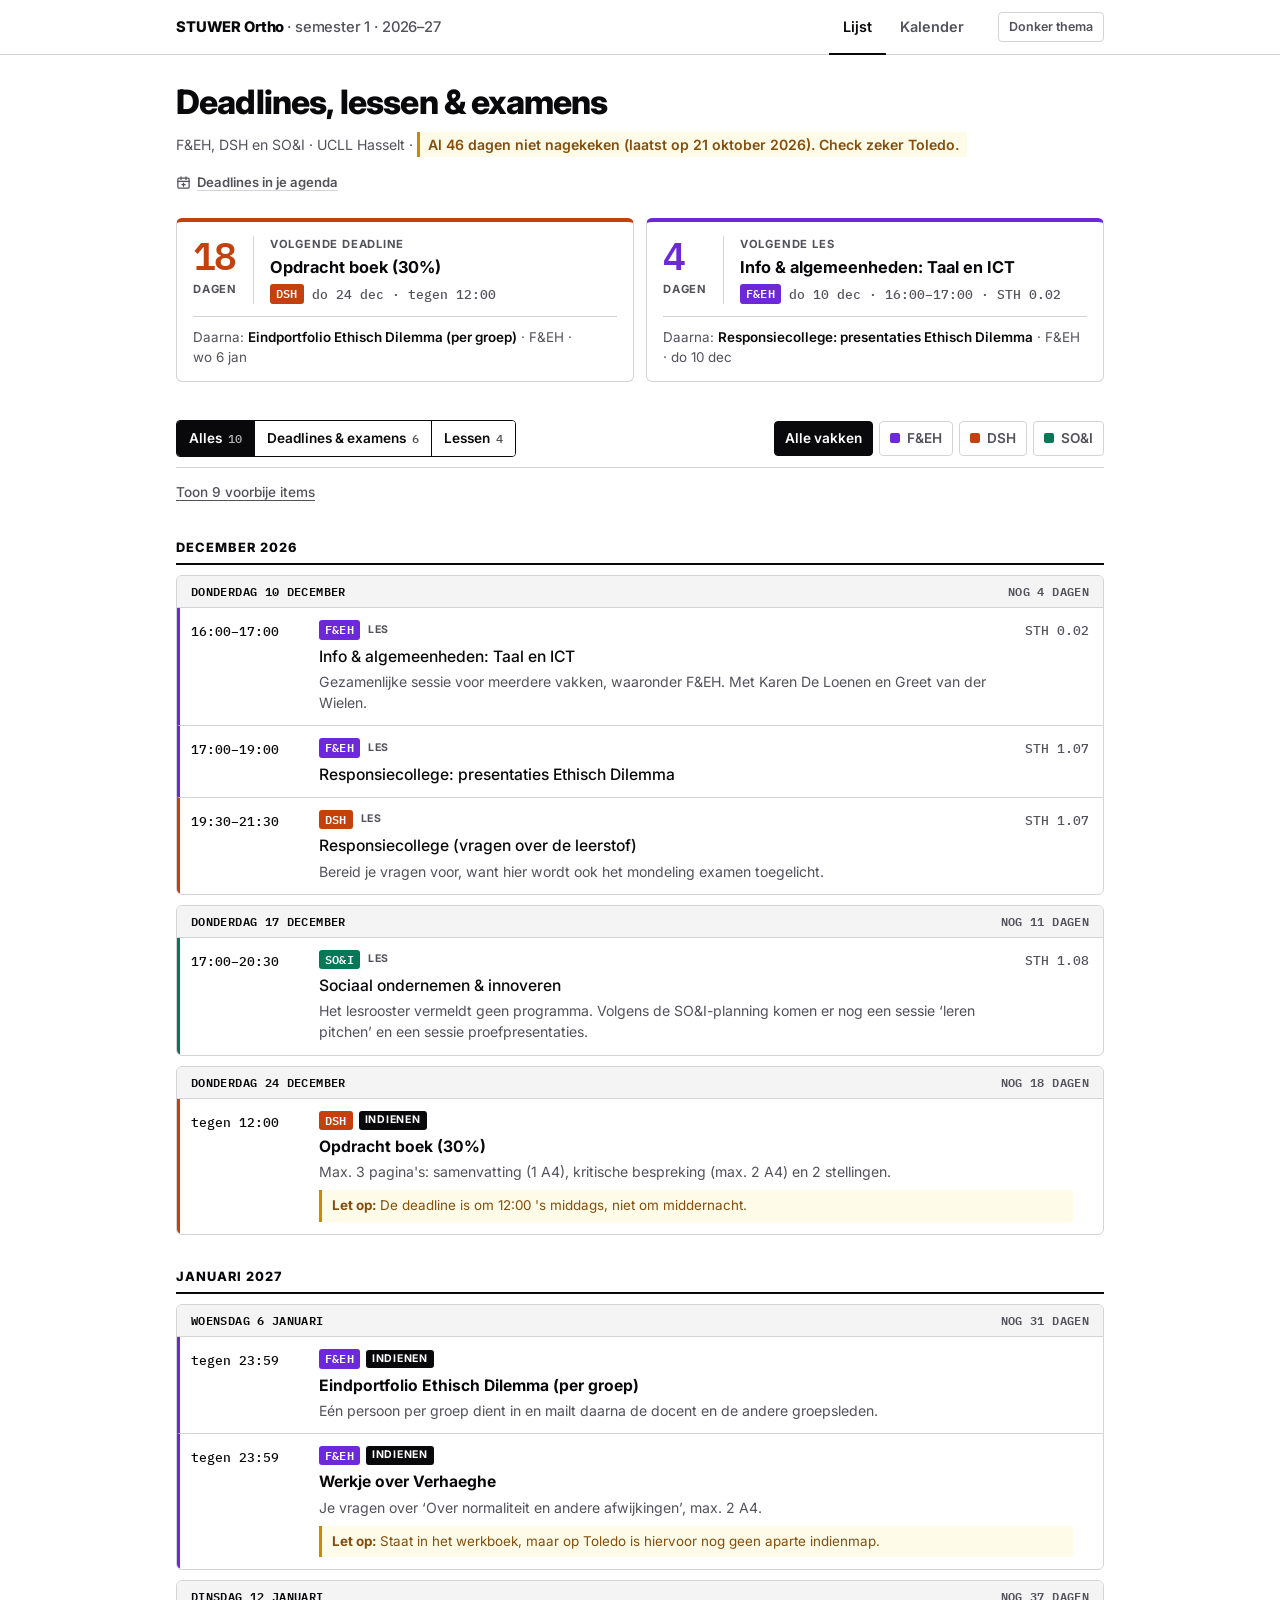
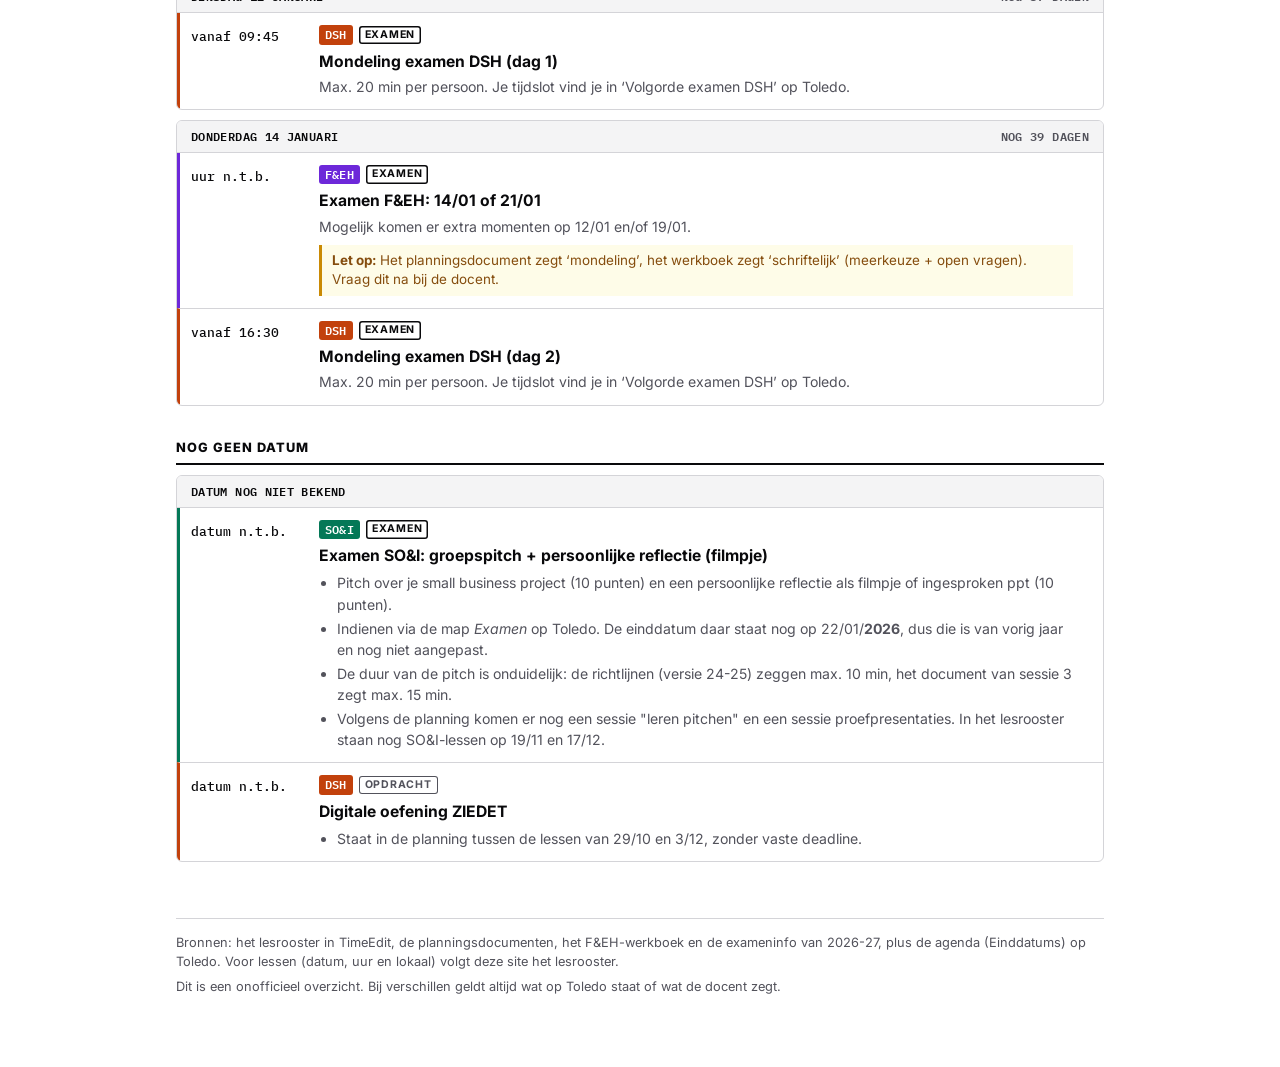
==== commit 6e5686ec: "Agenda-export, datacontrole, nagekeken-melding en beginscherm-tip - Data: TimeEdit is de bron voor l" ====
--- a/index.html
+++ b/index.html
@@ -11,7 +11,13 @@
 <meta property="og:locale" content="nl_BE">
 <meta name="theme-color" content="#ffffff" media="(prefers-color-scheme: light)">
 <meta name="theme-color" content="#09090b" media="(prefers-color-scheme: dark)">
-<link rel="icon" href="data:image/svg+xml,%3Csvg xmlns='http://www.w3.org/2000/svg' viewBox='0 0 64 64'%3E%3Crect width='64' height='64' rx='14' fill='%231b1a20'/%3E%3Crect x='14' y='18' width='36' height='32' rx='5' fill='none' stroke='%23fff' stroke-width='4'/%3E%3Cpath d='M14 29h36M24 12v10M40 12v10' stroke='%23fff' stroke-width='4' stroke-linecap='round'/%3E%3C/svg%3E">
+<link rel="icon" href="icons/icon.svg" type="image/svg+xml">
+<link rel="apple-touch-icon" href="icons/apple-touch-icon.png">
+<link rel="manifest" href="manifest.webmanifest">
+<meta name="mobile-web-app-capable" content="yes">
+<meta name="apple-mobile-web-app-capable" content="yes">
+<meta name="apple-mobile-web-app-title" content="Deadlines">
+<meta name="apple-mobile-web-app-status-bar-style" content="default">
 <script>try{var t=localStorage.getItem("theme");if(t==="dark"||t==="light")document.documentElement.setAttribute("data-theme",t)}catch(e){}</script>
 <link rel="preconnect" href="https://fonts.googleapis.com">
 <link rel="preconnect" href="https://fonts.gstatic.com" crossorigin>
@@ -32,8 +38,11 @@
 
 <div class="wrap page">
   <div class="pagehead">
-    <h1>Deadlines, lessen &amp; examens</h1>
-    <p class="sub">F&amp;EH, DSH en SO&amp;I · UCLL Hasselt · nagekeken op <span class="checked"></span> via TimeEdit, de planningsdocumenten en Toledo.</p>
+    <div>
+      <h1>Deadlines, lessen &amp; examens</h1>
+      <p class="sub">F&amp;EH, DSH en SO&amp;I · UCLL Hasselt · <span class="checked"></span></p>
+    </div>
+    <button class="ghost" id="ics" type="button" title="Download een agendabestand (.ics) met alle komende deadlines en examens, met een herinnering 3 dagen en 1 dag vooraf."><svg viewBox="0 0 24 24" fill="none" stroke="currentColor" stroke-width="2" stroke-linecap="round" stroke-linejoin="round" aria-hidden="true"><rect x="3" y="5" width="18" height="16" rx="2"/><path d="M3 10h18M8 3v4M16 3v4M12 13v5M9.5 15.5h5"/></svg><span>Deadlines in je agenda</span></button>
   </div>
 
   <div class="summary">
@@ -59,7 +68,7 @@
   </section>
 
   <footer>
-    <p>Bronnen: het lesrooster in TimeEdit (uren en lokalen van de lessen), de planningsdocumenten, het F&amp;EH-werkboek en de exameninfo van 2026-27, plus de agenda (Einddatums) op Toledo.</p>
+    <p>Bronnen: het lesrooster in TimeEdit, de planningsdocumenten, het F&amp;EH-werkboek en de exameninfo van 2026-27, plus de agenda (Einddatums) op Toledo. Voor lessen (datum, uur en lokaal) volgt deze site het lesrooster.</p>
     <p>Dit is een onofficieel overzicht. Bij verschillen geldt altijd wat op Toledo staat of wat de docent zegt.</p>
   </footer>
 </div>
@@ -127,7 +136,7 @@
   if(state.past&&nPast&&!marked)html+=todayMarker();
   $("#list").innerHTML=html||`<p class="empty">Niets gepland in deze selectie.</p>`;
 
-  const tbd=state.show==="les"?[]:UNDATED.filter(inCourse);
+  const tbd=state.show==="les"?[]:TBD.filter(inCourse);
   $("#tbd").hidden=!tbd.length;
   $("#tbd-list").innerHTML=tbd.map(tbdRow).join("");
 }
--- a/style.css
+++ b/style.css
@@ -182,3 +182,32 @@
   .theme,.tabs,.filters,.pastbtn,.calbar{display:none!important}
   .day,.row{break-inside:avoid}
 }
+
+/* agenda-knop, nagekeken-melding, datafouten */
+.pagehead{display:flex;flex-wrap:wrap;align-items:flex-end;justify-content:space-between;gap:12px 24px}
+.ghost{display:inline-flex;align-items:center;gap:6px;border:0;background:none;padding:4px 0;font-size:.82rem;font-weight:600;color:var(--muted);white-space:nowrap;cursor:pointer}
+.ghost span{text-decoration:underline;text-decoration-color:var(--line);text-underline-offset:3px}
+.ghost:hover{color:var(--ink)}
+.ghost:hover span{text-decoration-color:currentColor}
+.ghost svg{width:15px;height:15px;flex:none}
+.checked.stale{display:inline-block;margin-top:4px;padding:2px 8px;border-left:3px solid var(--warn-line);background:var(--warn-bg);color:var(--warn);font-weight:600}
+.problems{margin:20px 0 0;padding:12px 14px;border:2px solid var(--urgent);border-radius:6px;font-size:.88rem}
+.problems ul{margin:6px 0 0;padding-left:18px;color:var(--muted)}
+
+/* eenmalige tip: op beginscherm zetten */
+.sheet{position:fixed;left:0;right:0;bottom:0;z-index:50;padding:0 12px calc(12px + env(safe-area-inset-bottom));pointer-events:none}
+.sheet-in{position:relative;max-width:520px;margin:0 auto;padding:16px 16px 14px;background:var(--surface);border:1px solid var(--ink);border-top-width:4px;border-radius:8px;box-shadow:0 12px 40px rgba(0,0,0,.28);pointer-events:auto;animation:sheet-up .25s ease-out}
+@keyframes sheet-up{from{transform:translateY(16px);opacity:0}}
+@media (prefers-reduced-motion:reduce){.sheet-in{animation:none}}
+.sheet h2{margin:4px 40px 4px 0;font-size:1.05rem;font-weight:800;letter-spacing:-.01em}
+.sheet p{margin:0;font-size:.88rem;color:var(--muted)}
+.sheet ol{margin:12px 0 0;padding:0;list-style:none;counter-reset:step}
+.sheet li{display:flex;align-items:flex-start;gap:10px;padding:8px 0;border-top:1px solid var(--line);font-size:.9rem;counter-increment:step}
+.sheet li::before{content:counter(step);flex:none;display:grid;place-items:center;width:22px;height:22px;border-radius:3px;background:var(--ink);color:var(--bg);font:600 .75rem var(--mono)}
+.sheet li svg{width:17px;height:17px;vertical-align:-3px}
+.sheet .fine{margin-top:6px;font-size:.8rem}
+.sheet-x{position:absolute;top:10px;right:10px;width:32px;height:32px;border:1px solid var(--line);border-radius:4px;background:var(--surface);color:var(--muted);font-size:1.1rem;line-height:1;cursor:pointer}
+.sheet-act{display:flex;justify-content:flex-end;gap:8px;margin-top:12px}
+.btn{border:1px solid var(--ink);border-radius:4px;background:var(--surface);padding:8px 14px;font-size:.88rem;font-weight:600;cursor:pointer}
+.btn.primary{background:var(--ink);color:var(--bg)}
+@media print{.ghost,.sheet{display:none!important}}
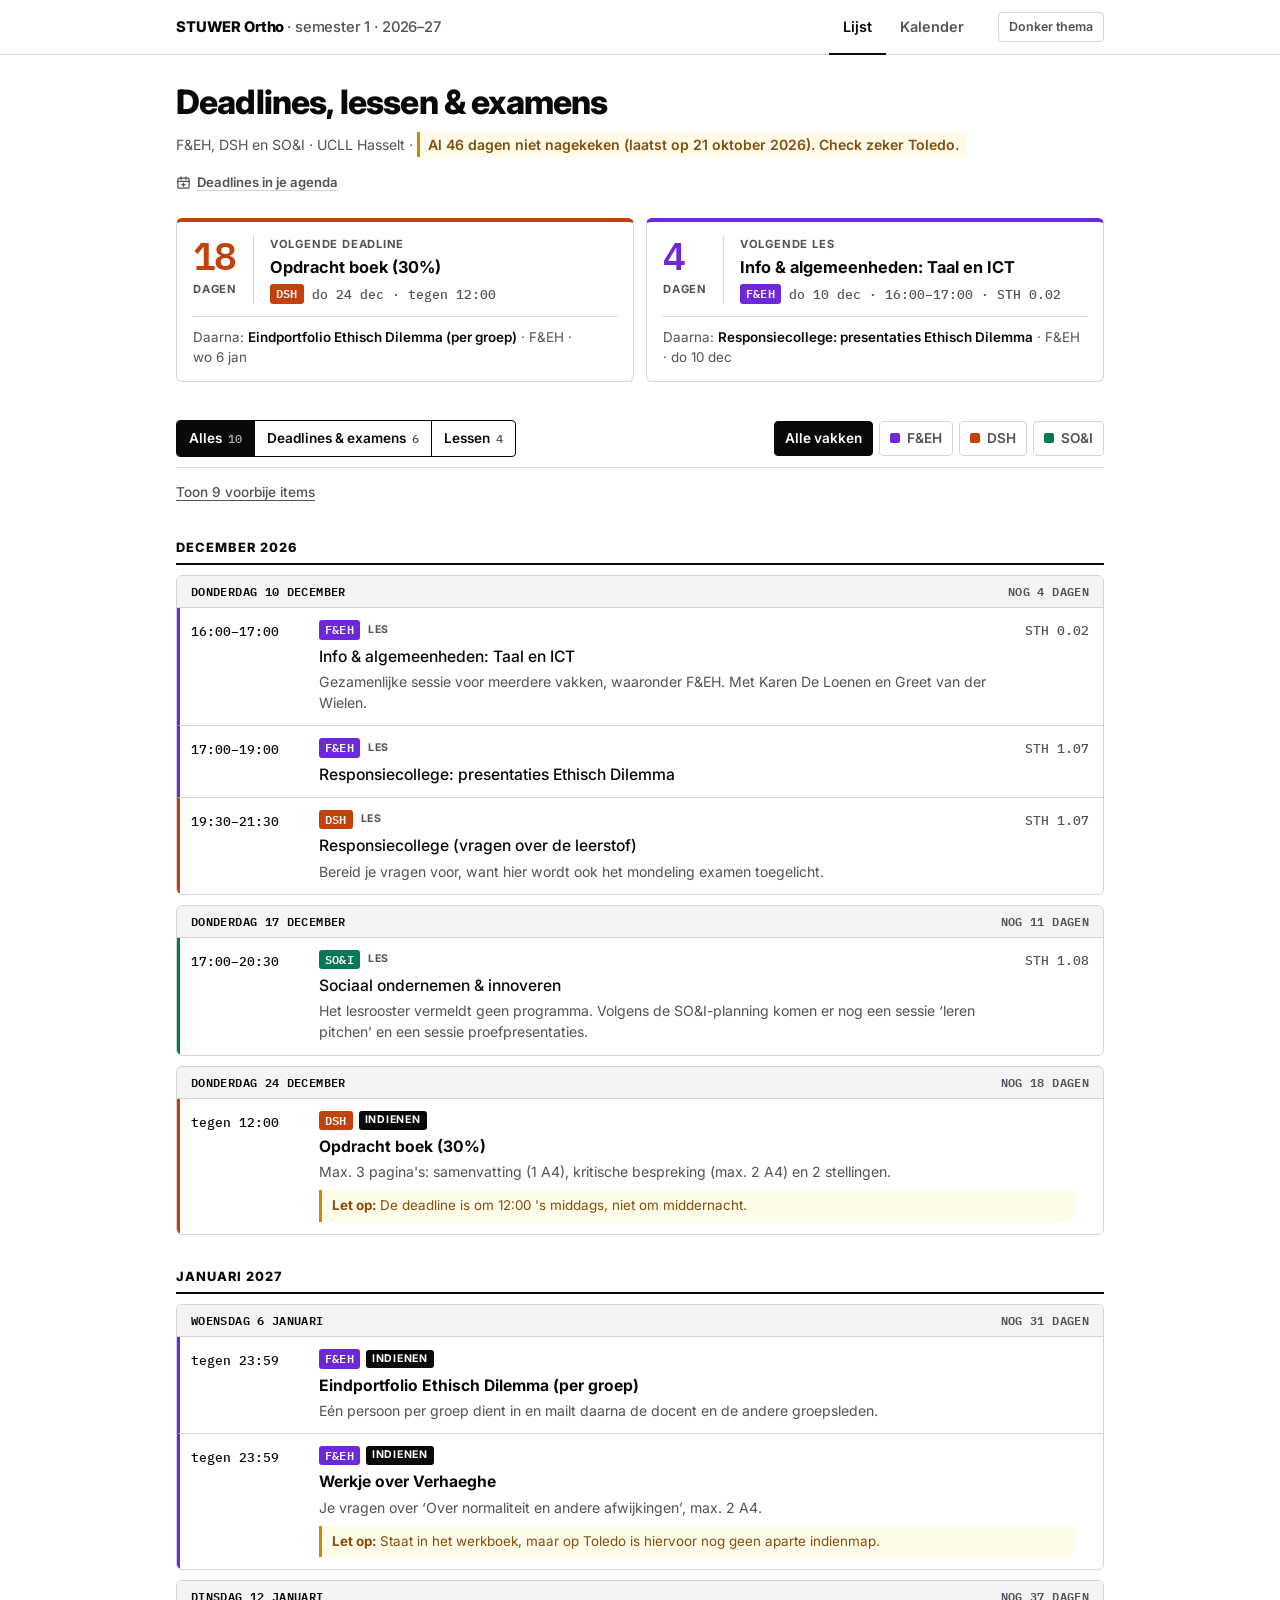
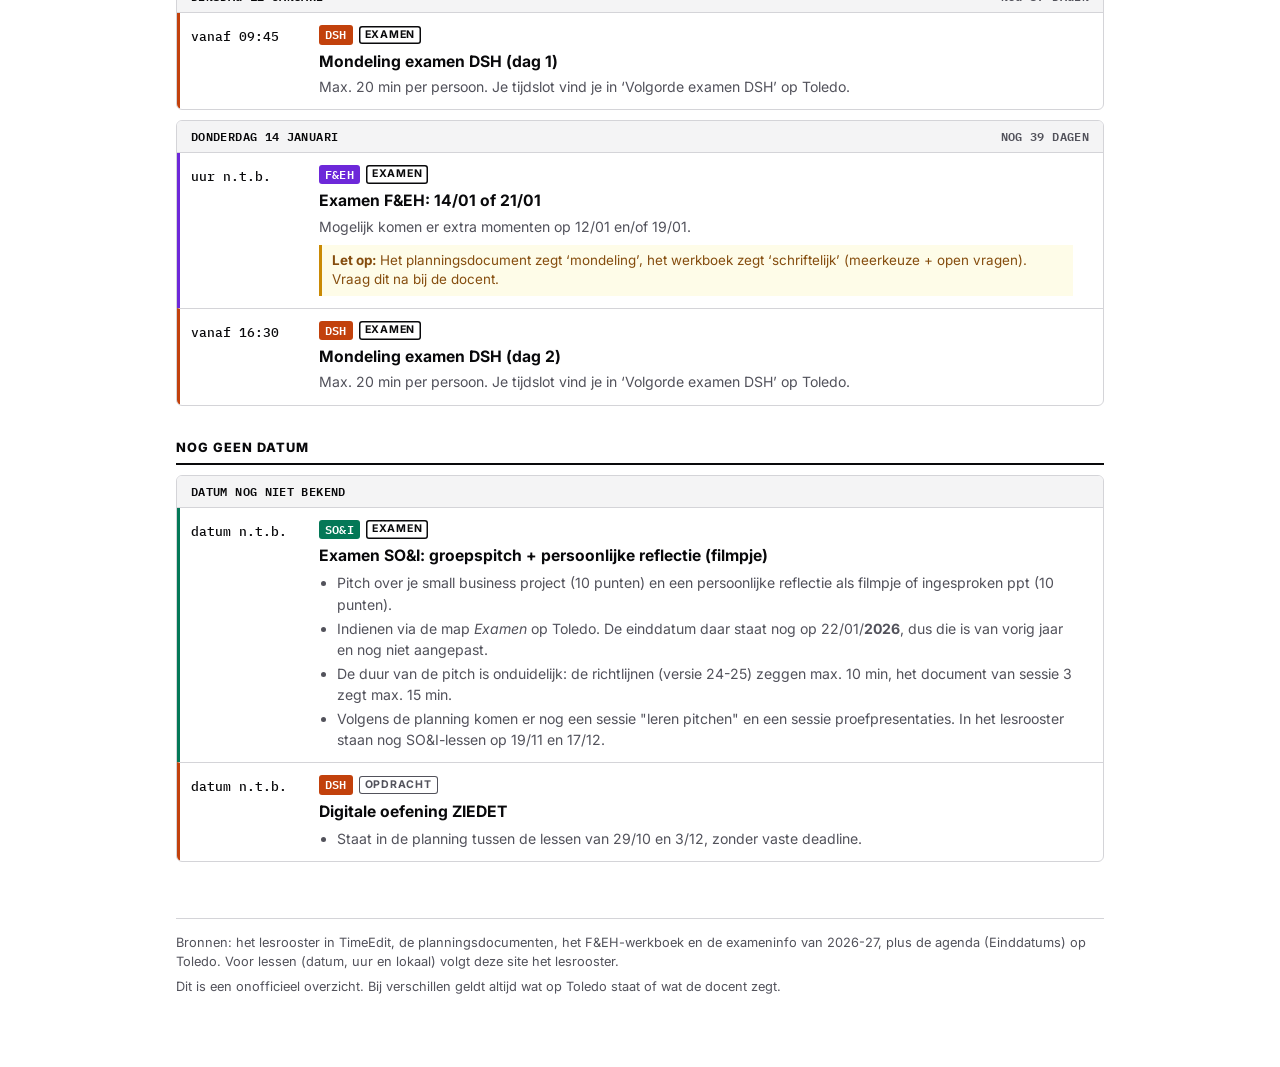
==== commit e2459aab: "Grijs donker thema en vloeiende animaties Donker thema: - Grafietgrijs in plaats van bijna-zwart, me" ====
--- a/index.html
+++ b/index.html
@@ -1,5 +1,5 @@
 <!doctype html>
-<html lang="nl">
+<html lang="nl" data-page="lijst">
 <head>
 <meta charset="utf-8">
 <meta name="viewport" content="width=device-width, initial-scale=1">
@@ -10,7 +10,7 @@
 <meta property="og:type" content="website">
 <meta property="og:locale" content="nl_BE">
 <meta name="theme-color" content="#ffffff" media="(prefers-color-scheme: light)">
-<meta name="theme-color" content="#09090b" media="(prefers-color-scheme: dark)">
+<meta name="theme-color" content="#242529" media="(prefers-color-scheme: dark)">
 <link rel="icon" href="icons/icon.svg" type="image/svg+xml">
 <link rel="apple-touch-icon" href="icons/apple-touch-icon.png">
 <link rel="manifest" href="manifest.webmanifest">
@@ -18,7 +18,12 @@
 <meta name="apple-mobile-web-app-capable" content="yes">
 <meta name="apple-mobile-web-app-title" content="Deadlines">
 <meta name="apple-mobile-web-app-status-bar-style" content="default">
-<script>try{var t=localStorage.getItem("theme");if(t==="dark"||t==="light")document.documentElement.setAttribute("data-theme",t)}catch(e){}</script>
+<script>
+try{var t=localStorage.getItem("theme");if(t==="dark"||t==="light")document.documentElement.setAttribute("data-theme",t)}catch(e){}
+// Bij een paginawissel met view transition: geen gewone fade-in, de overgang doet het werk.
+addEventListener("pagereveal",function(e){if(!e.viewTransition)return;var r=document.documentElement;r.classList.add("nav-vt","no-enter");e.viewTransition.finished.finally(function(){r.classList.remove("nav-vt")})});
+</script>
+<script type="speculationrules">{"prerender":[{"urls":["kalender.html"],"eagerness":"moderate"}]}</script>
 <link rel="preconnect" href="https://fonts.googleapis.com">
 <link rel="preconnect" href="https://fonts.gstatic.com" crossorigin>
 <link href="https://fonts.googleapis.com/css2?family=IBM+Plex+Mono:wght@500;600&family=Inter:wght@400;500;600;700;800&display=swap" rel="stylesheet">
@@ -29,7 +34,7 @@
   <div class="wrap">
     <a class="brand" href="./">STUWER Ortho <span>· semester 1 · 2026–27</span></a>
     <nav class="tabs" aria-label="Weergave">
-      <a href="./" aria-current="page">Lijst</a>
+      <a href="./" aria-current="page">Lijst<span class="ind" aria-hidden="true"></span></a>
       <a href="kalender.html">Kalender</a>
     </nav>
     <button class="theme" id="theme" type="button" aria-label="Wissel tussen licht en donker thema"></button>
@@ -99,15 +104,18 @@
   renderSum($("#next-les"),"Volgende les",ALL.filter(i=>i.k==="les"&&i.end>now),"Geen lessen meer dit semester.");
 }
 
-function renderFilters(){
+$("#chips").innerHTML=[["all","Alle vakken"],...Object.entries(COURSES).map(([k,c])=>[k,c.abbr,c.name])].map(([k,label,name])=>
+  `<button type="button" class="chip ${k}" data-c="${k}"${name?` title="${esc(name)}"`:""}>${k==="all"?"":`<i class="sq"></i>`}${esc(label)}</button>`
+).join("");
+
+function renderFilters(animate){
   const upcoming=ALL.filter(inCourse).filter(i=>daysUntil(i.dt)>=0);
   document.querySelectorAll("#show button").forEach(b=>{
     b.setAttribute("aria-pressed",b.dataset.show===state.show);
     b.querySelector(".n").textContent=upcoming.filter(i=>inShow(i,b.dataset.show)).length;
   });
-  $("#chips").innerHTML=[["all","Alle vakken"],...Object.entries(COURSES).map(([k,c])=>[k,c.abbr,c.name])].map(([k,label,name])=>
-    `<button type="button" class="chip ${k}" data-c="${k}" aria-pressed="${state.course===k}"${name?` title="${esc(name)}"`:""}>${k==="all"?"":`<i class="sq"></i>`}${esc(label)}</button>`
-  ).join("");
+  document.querySelectorAll("#chips .chip").forEach(b=>b.setAttribute("aria-pressed",b.dataset.c===state.course));
+  syncSeg($("#show"),animate);
 }
 
 const tbdRow=u=>`<article class="row ${u.v} k-${u.k}">
@@ -117,7 +125,7 @@
   <div class="r-room"></div>
 </article>`;
 
-function renderList(){
+function renderList(animate){
   const sel=ALL.filter(inCourse).filter(i=>inShow(i));
   const nPast=sel.filter(i=>daysUntil(i.dt)<0).length;
   const items=state.past?sel:sel.filter(i=>daysUntil(i.dt)>=0);
@@ -125,33 +133,35 @@
   btn.hidden=!nPast;
   btn.textContent=state.past?"Verberg voorbije items":`Toon ${nPast} voorbij${nPast===1?" item":"e items"}`;
 
-  let html="",month="",marked=false;
+  let html="",month="",marked=false,k=0;
   for(const d of groupByDay(items)){
     const n=daysUntil(d.dt);
-    if(state.past&&nPast&&!marked&&n>=0){html+=todayMarker();marked=true;}
+    if(state.past&&nPast&&!marked&&n>=0){html+=todayMarker(k++);marked=true;}
     const m=fMonth.format(d.dt);
-    if(m!==month){html+=`<h2 class="month">${m}</h2>`;month=m;}
-    html+=dayBlock(d);
+    if(m!==month){html+=`<h2 class="month" style="--i:${Math.min(k++,12)}">${m}</h2>`;month=m;}
+    html+=dayBlock(d,k++);
   }
-  if(state.past&&nPast&&!marked)html+=todayMarker();
-  $("#list").innerHTML=html||`<p class="empty">Niets gepland in deze selectie.</p>`;
+  if(state.past&&nPast&&!marked)html+=todayMarker(k);
+  const list=$("#list");
+  list.classList.toggle("anim",!!animate);
+  list.innerHTML=html||`<p class="empty">Niets gepland in deze selectie.</p>`;
 
-  const tbd=state.show==="les"?[]:TBD.filter(inCourse);
+  const tbd=state.show==="les"?[]:UNDATED.filter(inCourse);
   $("#tbd").hidden=!tbd.length;
   $("#tbd-list").innerHTML=tbd.map(tbdRow).join("");
 }
 
-function render(){renderSummary();renderFilters();renderList();}
+function render(){renderSummary();renderFilters(false);renderList(false);}
 
 $("#show").addEventListener("click",e=>{
-  const b=e.target.closest("button"); if(!b)return;
-  state.show=b.dataset.show; renderFilters(); renderList();
+  const b=e.target.closest("button"); if(!b||b.dataset.show===state.show)return;
+  state.show=b.dataset.show; renderFilters(true); renderList(true);
 });
 $("#chips").addEventListener("click",e=>{
-  const b=e.target.closest(".chip"); if(!b)return;
-  state.course=b.dataset.c; renderFilters(); renderList();
+  const b=e.target.closest(".chip"); if(!b||b.dataset.c===state.course)return;
+  state.course=b.dataset.c; renderFilters(true); renderList(true);
 });
-$("#past").addEventListener("click",()=>{state.past=!state.past;renderList();});
+$("#past").addEventListener("click",()=>{state.past=!state.past;renderList(true);});
 document.addEventListener("visibilitychange",()=>{if(!document.hidden)render();});
 render();
 </script>
--- a/style.css
+++ b/style.css
@@ -3,24 +3,28 @@
   --bg:#ffffff; --surface:#ffffff; --subtle:#f4f4f5; --ink:#09090b; --muted:#52525b; --faint:#71717a; --line:#d4d4d8;
   --feh:#6d28d9; --dsh:#c2410c; --soi:#047857; --on-c:#ffffff;
   --warn:#854d0e; --warn-bg:#fefce8; --warn-line:#ca8a04;
-  --urgent:#dc2626;
+  --urgent:#dc2626; --on-urgent:#ffffff;
+  --past-op:.55; --count-op:.7;
   --mono:"IBM Plex Mono",ui-monospace,SFMono-Regular,Menlo,Consolas,monospace;
+  --ease:cubic-bezier(.2,.8,.2,1);
   color-scheme:light;
 }
 @media (prefers-color-scheme:dark){
   :root:not([data-theme="light"]){
-    --bg:#09090b; --surface:#111113; --subtle:#1a1a1d; --ink:#fafafa; --muted:#a1a1aa; --faint:#8b8b94; --line:#323238;
-    --feh:#a78bfa; --dsh:#fb923c; --soi:#34d399; --on-c:#09090b;
-    --warn:#fde047; --warn-bg:#232008; --warn-line:#a16207;
-    --urgent:#f87171;
+    --bg:#242529; --surface:#303136; --subtle:#3b3c42; --ink:#fafafa; --muted:#bdbec5; --faint:#b6b7be; --line:#5d5e66;
+    --feh:#b5a1fc; --dsh:#fb9d50; --soi:#40dda3; --on-c:#18181b;
+    --warn:#fde047; --warn-bg:#3d3a26; --warn-line:#ca8a04;
+    --urgent:#ff9898; --on-urgent:#18181b;
+    --past-op:.6; --count-op:.8;
     color-scheme:dark;
   }
 }
 :root[data-theme="dark"]{
-  --bg:#09090b; --surface:#111113; --subtle:#1a1a1d; --ink:#fafafa; --muted:#a1a1aa; --faint:#8b8b94; --line:#323238;
-  --feh:#a78bfa; --dsh:#fb923c; --soi:#34d399; --on-c:#09090b;
-  --warn:#fde047; --warn-bg:#232008; --warn-line:#a16207;
-  --urgent:#f87171;
+  --bg:#242529; --surface:#303136; --subtle:#3b3c42; --ink:#fafafa; --muted:#bdbec5; --faint:#b6b7be; --line:#5d5e66;
+  --feh:#b5a1fc; --dsh:#fb9d50; --soi:#40dda3; --on-c:#18181b;
+  --warn:#fde047; --warn-bg:#3d3a26; --warn-line:#ca8a04;
+  --urgent:#ff9898; --on-urgent:#18181b;
+  --past-op:.6; --count-op:.8;
   color-scheme:dark;
 }
 *{box-sizing:border-box}
@@ -42,9 +46,10 @@
 .brand{margin-right:auto;font-weight:800;font-size:.92rem;letter-spacing:-.01em;text-decoration:none}
 .brand span{color:var(--muted);font-weight:500}
 .tabs{display:flex;align-self:stretch}
-.tabs a{display:flex;align-items:center;padding:0 14px;margin-bottom:-1px;border-bottom:2px solid transparent;font-size:.9rem;font-weight:600;color:var(--muted);text-decoration:none}
+.tabs a{position:relative;display:flex;align-items:center;padding:0 14px;margin-bottom:-1px;border-bottom:2px solid transparent;font-size:.9rem;font-weight:600;color:var(--muted);text-decoration:none}
 .tabs a:hover{color:var(--ink)}
-.tabs a[aria-current="page"]{color:var(--ink);border-bottom-color:var(--ink)}
+.tabs a[aria-current="page"]{color:var(--ink)}
+.tabs .ind{position:absolute;left:0;right:0;bottom:-2px;height:2px;background:var(--ink)}
 .theme{flex:none;border:1px solid var(--line);background:var(--surface);border-radius:4px;padding:5px 10px;font-size:.78rem;font-weight:600;color:var(--muted);cursor:pointer}
 .theme:hover{color:var(--ink);border-color:var(--ink)}
 
@@ -67,12 +72,14 @@
 
 /* knoppen en filters */
 .filters{display:flex;flex-wrap:wrap;align-items:center;justify-content:space-between;gap:10px 16px;margin-top:28px;padding:10px 0;border-bottom:1px solid var(--line);background:var(--bg)}
-.seg{display:inline-flex;border:1px solid var(--ink);border-radius:4px;overflow:hidden}
-.seg button{display:inline-flex;align-items:center;gap:6px;border:0;background:var(--surface);padding:7px 12px;font-size:.85rem;font-weight:600;white-space:nowrap;cursor:pointer}
+.seg{position:relative;isolation:isolate;display:inline-flex;border:1px solid var(--ink);border-radius:4px;overflow:hidden;background:var(--surface)}
+.seg::before{content:"";position:absolute;z-index:-1;top:0;bottom:0;left:0;width:var(--w,0);transform:translateX(var(--x,0));background:var(--ink);transition:transform .3s var(--ease),width .3s var(--ease)}
+.seg.no-anim::before{transition:none}
+.seg button{display:inline-flex;align-items:center;gap:6px;border:0;background:transparent;padding:7px 12px;font-size:.85rem;font-weight:600;white-space:nowrap;cursor:pointer;transition:color .2s,background-color .2s}
 .seg button+button{border-left:1px solid var(--ink)}
-.seg button:hover{background:var(--subtle)}
-.seg button[aria-pressed="true"]{background:var(--ink);color:var(--bg)}
-.seg .n{font:500 .75rem var(--mono);opacity:.7}
+.seg button[aria-pressed="false"]:hover{background:var(--subtle)}
+.seg button[aria-pressed="true"]{color:var(--bg)}
+.seg .n{font:500 .75rem var(--mono);opacity:var(--count-op)}
 .chips{display:flex;flex-wrap:wrap;align-items:center;gap:6px}
 .chip{display:inline-flex;align-items:center;gap:7px;border:1px solid var(--line);background:var(--surface);border-radius:4px;padding:6px 10px;font-size:.85rem;font-weight:600;color:var(--muted);cursor:pointer}
 .chip:hover{color:var(--ink);border-color:var(--ink)}
@@ -96,7 +103,7 @@
 /* planning */
 .month{margin:32px 0 10px;padding-bottom:6px;border-bottom:2px solid var(--ink);font-size:.8rem;font-weight:800;letter-spacing:.08em;text-transform:uppercase}
 .day{margin:10px 0;background:var(--surface);border:1px solid var(--line);border-radius:6px;overflow:hidden;scroll-margin-top:16px}
-.day:target{outline:2px solid var(--ink);outline-offset:2px}
+.day:target{animation:flash 1.6s var(--ease)}
 .day.past{opacity:.55}
 .dh{display:flex;justify-content:space-between;gap:12px;padding:7px 14px;background:var(--subtle);border-bottom:1px solid var(--line);font:600 .76rem/1.4 var(--mono);letter-spacing:.03em;text-transform:uppercase}
 .dh .rel{color:var(--muted);white-space:nowrap}
@@ -133,10 +140,10 @@
 .cell{display:flex;flex-direction:column;gap:3px;min-width:0;min-height:108px;padding:6px;background:var(--surface);color:inherit;text-decoration:none}
 .cell.we{background:var(--subtle)}
 .cell.out .cn{color:var(--faint);opacity:.6}
-.cell.past>*{opacity:.55}
+.cell.past>*{opacity:var(--past-op)}
 a.cell:hover{box-shadow:inset 0 0 0 2px var(--ink)}
 .cn{align-self:flex-start;padding:1px 5px;border-radius:3px;font:600 .8rem/1.4 var(--mono)}
-.cell.is-today .cn{background:var(--urgent);color:#fff;opacity:1}
+.cell.is-today .cn{background:var(--urgent);color:var(--on-urgent);opacity:1}
 .ce{display:block;padding:3px 5px;border-radius:3px;font-size:.73rem;line-height:1.3;word-break:break-word}
 .ct{display:-webkit-box;-webkit-box-orient:vertical;-webkit-line-clamp:3;overflow:hidden}
 .ce .t{font-family:var(--mono);font-weight:500}
@@ -183,7 +190,7 @@
   .day,.row{break-inside:avoid}
 }
 
-/* agenda-knop, nagekeken-melding, datafouten */
+/* agenda-knop en nagekeken-melding */
 .pagehead{display:flex;flex-wrap:wrap;align-items:flex-end;justify-content:space-between;gap:12px 24px}
 .ghost{display:inline-flex;align-items:center;gap:6px;border:0;background:none;padding:4px 0;font-size:.82rem;font-weight:600;color:var(--muted);white-space:nowrap;cursor:pointer}
 .ghost span{text-decoration:underline;text-decoration-color:var(--line);text-underline-offset:3px}
@@ -191,8 +198,6 @@
 .ghost:hover span{text-decoration-color:currentColor}
 .ghost svg{width:15px;height:15px;flex:none}
 .checked.stale{display:inline-block;margin-top:4px;padding:2px 8px;border-left:3px solid var(--warn-line);background:var(--warn-bg);color:var(--warn);font-weight:600}
-.problems{margin:20px 0 0;padding:12px 14px;border:2px solid var(--urgent);border-radius:6px;font-size:.88rem}
-.problems ul{margin:6px 0 0;padding-left:18px;color:var(--muted)}
 
 /* eenmalige tip: op beginscherm zetten */
 .sheet{position:fixed;left:0;right:0;bottom:0;z-index:50;padding:0 12px calc(12px + env(safe-area-inset-bottom));pointer-events:none}
@@ -211,3 +216,38 @@
 .btn{border:1px solid var(--ink);border-radius:4px;background:var(--surface);padding:8px 14px;font-size:.88rem;font-weight:600;cursor:pointer}
 .btn.primary{background:var(--ink);color:var(--bg)}
 @media print{.ghost,.sheet{display:none!important}}
+
+/* beweging */
+@view-transition{navigation:auto}
+.topbar{view-transition-name:topbar}
+.tabs .ind{view-transition-name:tab-ind}
+.page{view-transition-name:page;animation:rise .4s var(--ease)}
+.no-enter .page{animation:none}
+::view-transition-group(*){animation-duration:.4s;animation-timing-function:var(--ease)}
+.nav-vt[data-page="kalender"]::view-transition-old(page){animation:.14s cubic-bezier(.4,0,1,1) both out-left}
+.nav-vt[data-page="kalender"]::view-transition-new(page){animation:.3s var(--ease) .1s both in-right}
+.nav-vt[data-page="lijst"]::view-transition-old(page){animation:.14s cubic-bezier(.4,0,1,1) both out-right}
+.nav-vt[data-page="lijst"]::view-transition-new(page){animation:.3s var(--ease) .1s both in-left}
+@keyframes rise{from{opacity:0;transform:translateY(8px)}}
+@keyframes out-left{to{opacity:0;transform:translateX(-28px)}}
+@keyframes out-right{to{opacity:0;transform:translateX(28px)}}
+@keyframes in-right{from{opacity:0;transform:translateX(28px)}}
+@keyframes in-left{from{opacity:0;transform:translateX(-28px)}}
+@keyframes pop{from{opacity:0;transform:scale(.9)}}
+@keyframes flash{0%,35%{box-shadow:0 0 0 3px var(--ink)}100%{box-shadow:0 0 0 3px transparent}}
+@keyframes sheet-down{to{transform:translateY(24px);opacity:0}}
+
+.anim>*{animation:rise .34s var(--ease) backwards;animation-delay:calc(var(--i,0)*28ms)}
+.in-next{animation:in-right .34s var(--ease)}
+.in-prev{animation:in-left .34s var(--ease)}
+.chips-in .ce{animation:pop .24s var(--ease)}
+.sheet.out .sheet-in{animation:sheet-down .22s cubic-bezier(.4,0,1,1) forwards}
+
+.chip,.btn,.theme,.ghost,.pastbtn,.tabs a,a.cell,.ce{transition:background-color .18s,color .18s,border-color .18s,box-shadow .18s,transform .12s}
+.chip:active,.btn:active,.theme:active,.ghost:active,.seg button:active{transform:scale(.97)}
+a.cell:active{background:var(--subtle)}
+
+@media (prefers-reduced-motion:reduce){
+  @view-transition{navigation:none}
+  *,*::before,*::after{animation-duration:.01ms!important;animation-delay:0s!important;transition-duration:.01ms!important}
+}
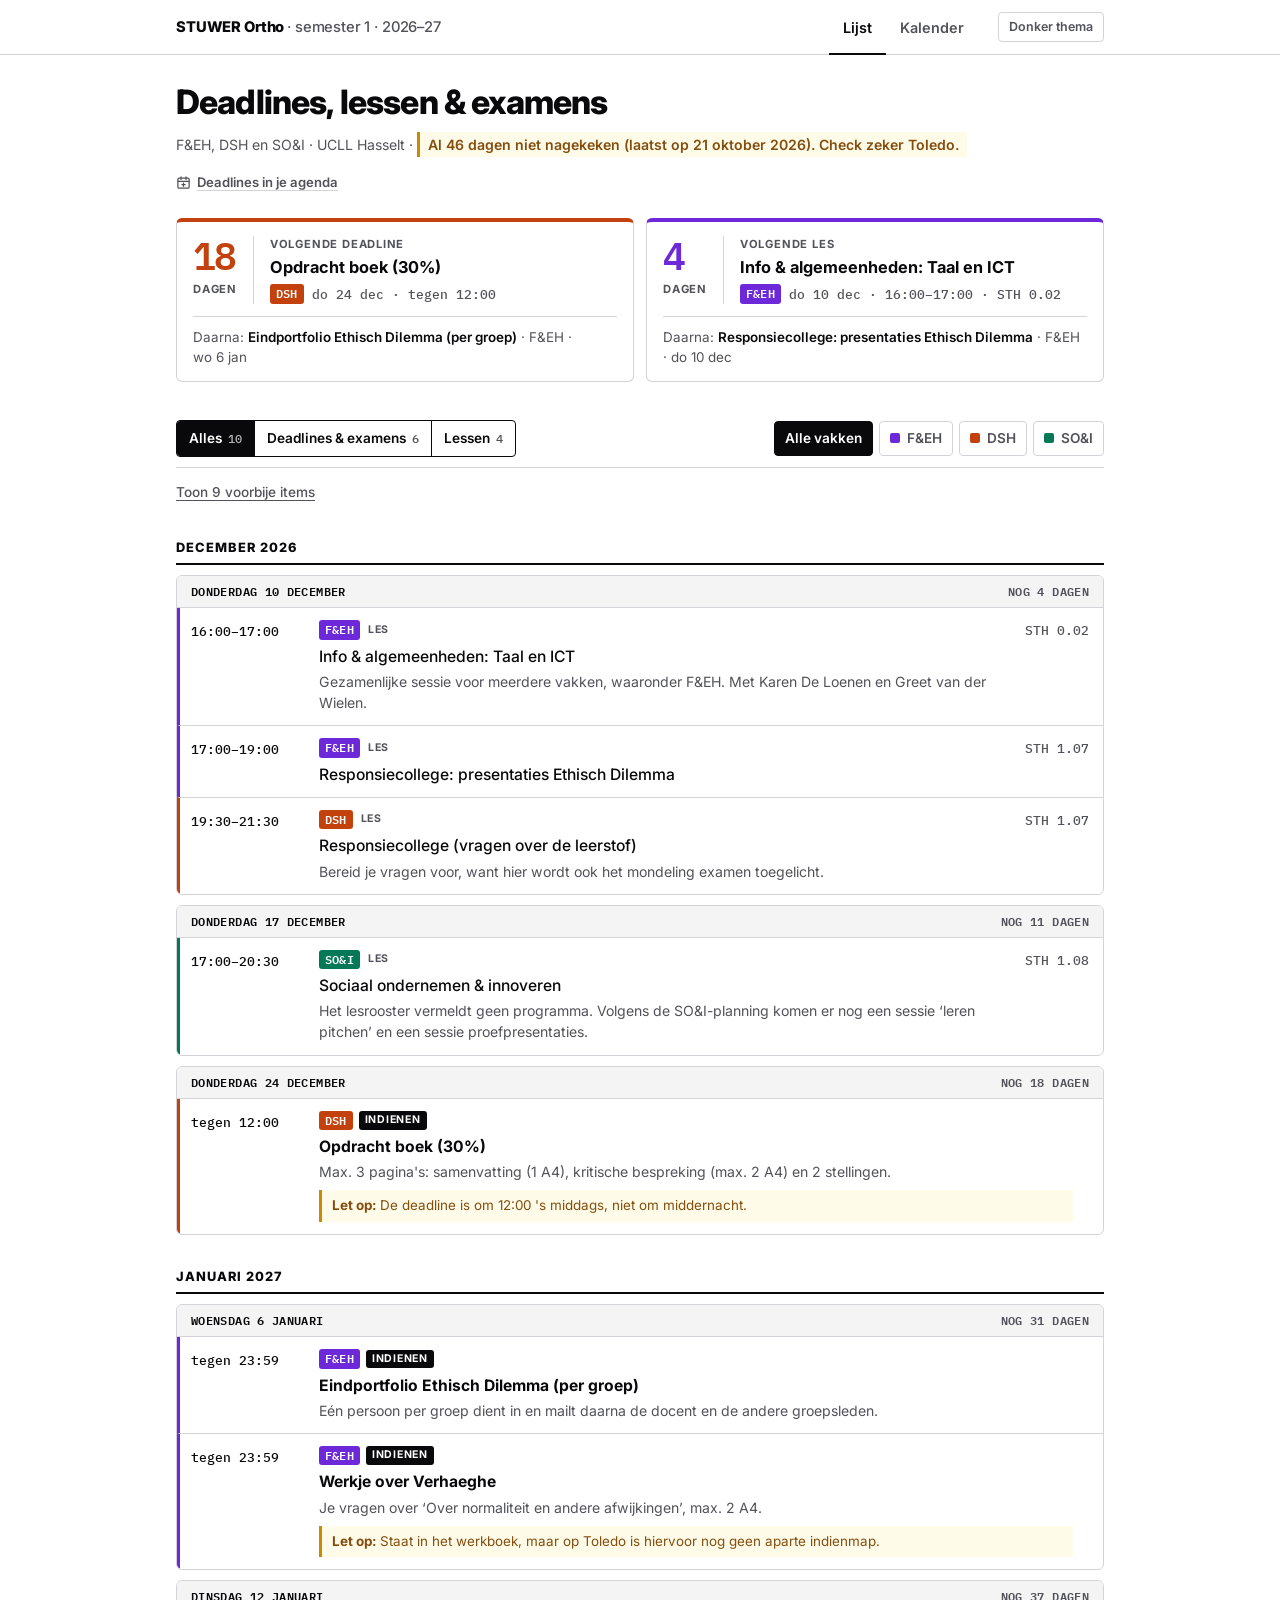
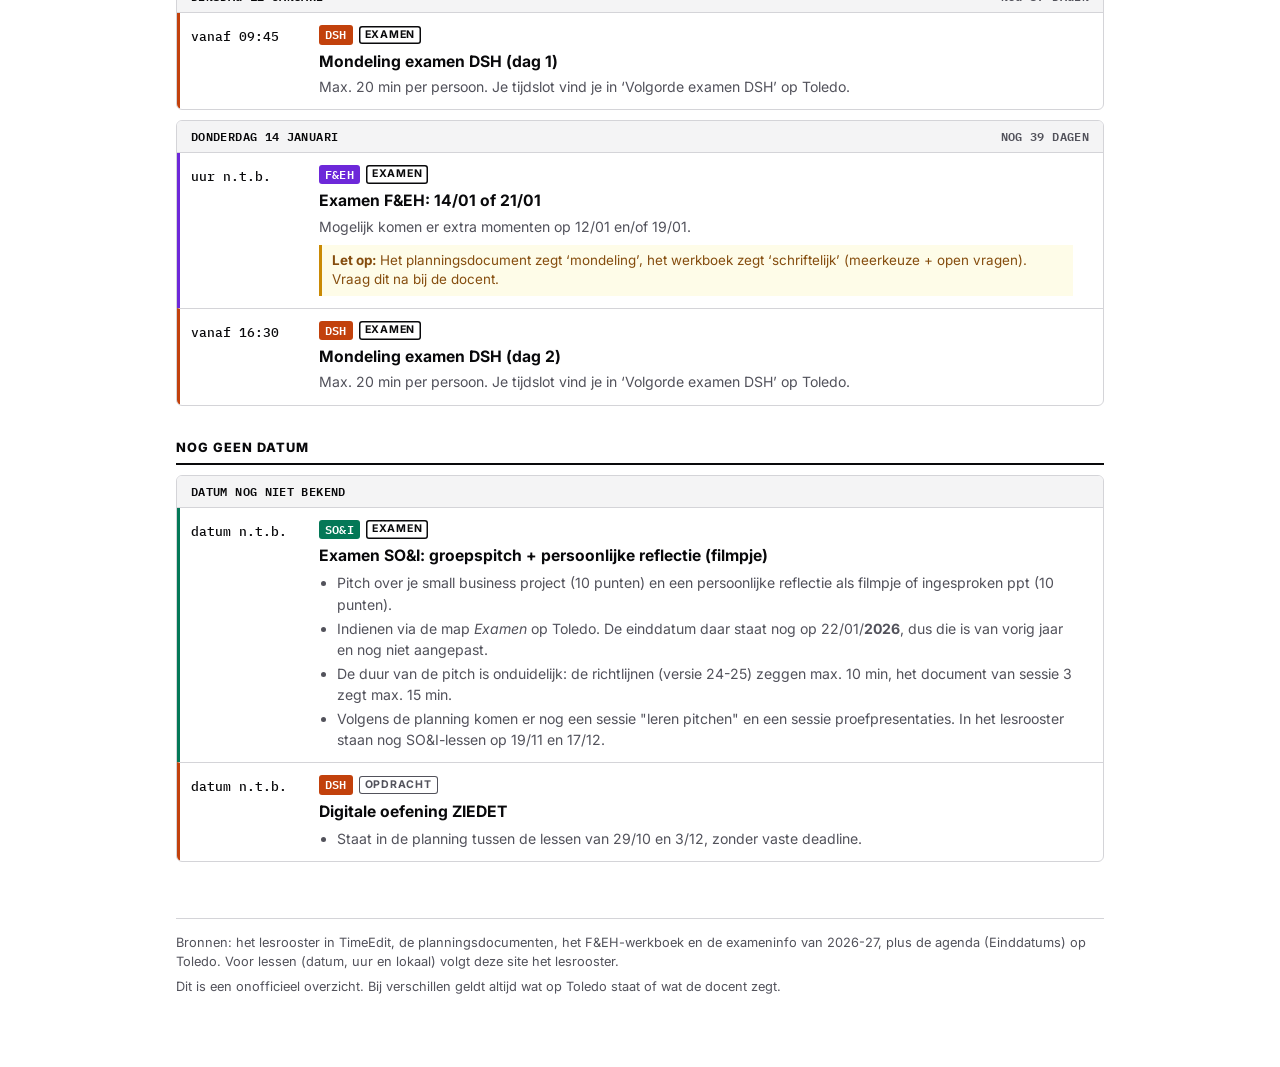
==== commit 9ea64af8: "Verbeteringen na review van de animaties - Vooraf geladen pagina leest het thema opnieuw bij openen " ====
--- a/index.html
+++ b/index.html
@@ -21,7 +21,9 @@
 <script>
 try{var t=localStorage.getItem("theme");if(t==="dark"||t==="light")document.documentElement.setAttribute("data-theme",t)}catch(e){}
 // Bij een paginawissel met view transition: geen gewone fade-in, de overgang doet het werk.
-addEventListener("pagereveal",function(e){if(!e.viewTransition)return;var r=document.documentElement;r.classList.add("nav-vt","no-enter");e.viewTransition.finished.finally(function(){r.classList.remove("nav-vt")})});
+// Naar een anker (bv. ./#tbd) springt de pagina toch, dus dan geen overgang.
+// Thema opnieuw lezen: een vooraf geladen (prerender) pagina kan intussen een ander thema gekregen hebben.
+addEventListener("pagereveal",function(e){var r=document.documentElement;try{var t=localStorage.getItem("theme");if(t==="dark"||t==="light")r.setAttribute("data-theme",t)}catch(x){}if(window.themeLabel)themeLabel();if(!e.viewTransition)return;if(location.hash){e.viewTransition.skipTransition();return}r.classList.add("nav-vt","no-enter");e.viewTransition.finished.finally(function(){r.classList.remove("nav-vt")})});
 </script>
 <script type="speculationrules">{"prerender":[{"urls":["kalender.html"],"eagerness":"moderate"}]}</script>
 <link rel="preconnect" href="https://fonts.googleapis.com">
@@ -133,18 +135,19 @@
   btn.hidden=!nPast;
   btn.textContent=state.past?"Verberg voorbije items":`Toon ${nPast} voorbij${nPast===1?" item":"e items"}`;
 
-  let html="",month="",marked=false,k=0;
+  let html="",month="",marked=false;
   for(const d of groupByDay(items)){
     const n=daysUntil(d.dt);
-    if(state.past&&nPast&&!marked&&n>=0){html+=todayMarker(k++);marked=true;}
+    if(state.past&&nPast&&!marked&&n>=0){html+=todayMarker();marked=true;}
     const m=fMonth.format(d.dt);
-    if(m!==month){html+=`<h2 class="month" style="--i:${Math.min(k++,12)}">${m}</h2>`;month=m;}
-    html+=dayBlock(d,k++);
+    if(m!==month){html+=`<h2 class="month">${m}</h2>`;month=m;}
+    html+=dayBlock(d);
   }
-  if(state.past&&nPast&&!marked)html+=todayMarker(k);
+  if(state.past&&nPast&&!marked)html+=todayMarker();
   const list=$("#list");
   list.classList.toggle("anim",!!animate);
   list.innerHTML=html||`<p class="empty">Niets gepland in deze selectie.</p>`;
+  if(animate)stagger(list);
 
   const tbd=state.show==="les"?[]:UNDATED.filter(inCourse);
   $("#tbd").hidden=!tbd.length;
--- a/style.css
+++ b/style.css
@@ -46,10 +46,11 @@
 .brand{margin-right:auto;font-weight:800;font-size:.92rem;letter-spacing:-.01em;text-decoration:none}
 .brand span{color:var(--muted);font-weight:500}
 .tabs{display:flex;align-self:stretch}
-.tabs a{position:relative;display:flex;align-items:center;padding:0 14px;margin-bottom:-1px;border-bottom:2px solid transparent;font-size:.9rem;font-weight:600;color:var(--muted);text-decoration:none}
+.tabs a{position:relative;display:flex;align-items:center;padding:0 14px;margin-bottom:-1px;font-size:.9rem;font-weight:600;color:var(--muted);text-decoration:none}
 .tabs a:hover{color:var(--ink)}
 .tabs a[aria-current="page"]{color:var(--ink)}
-.tabs .ind{position:absolute;left:0;right:0;bottom:-2px;height:2px;background:var(--ink)}
+.tabs .ind{position:absolute;left:0;right:0;bottom:0;height:2px;background:var(--ink)}
+@media (forced-colors:active){.tabs .ind{background:CanvasText}}
 .theme{flex:none;border:1px solid var(--line);background:var(--surface);border-radius:4px;padding:5px 10px;font-size:.78rem;font-weight:600;color:var(--muted);cursor:pointer}
 .theme:hover{color:var(--ink);border-color:var(--ink)}
 
